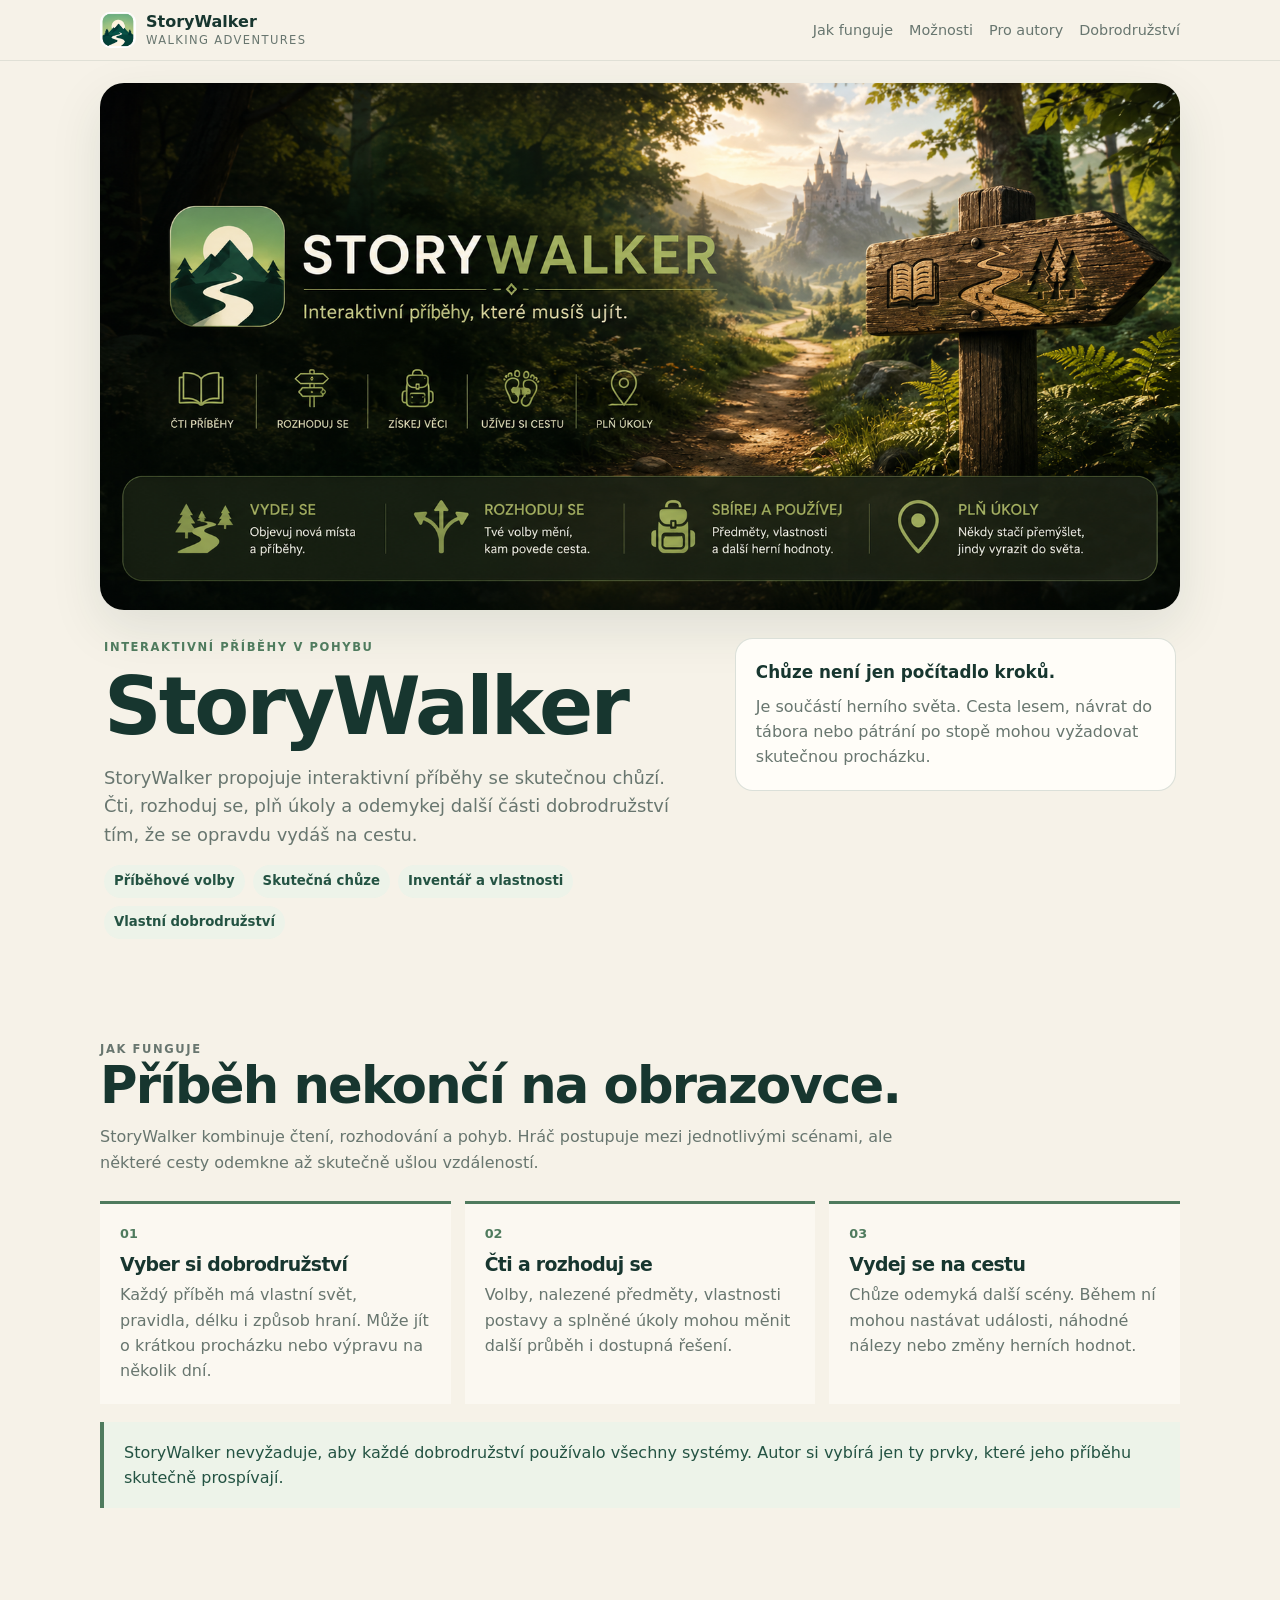
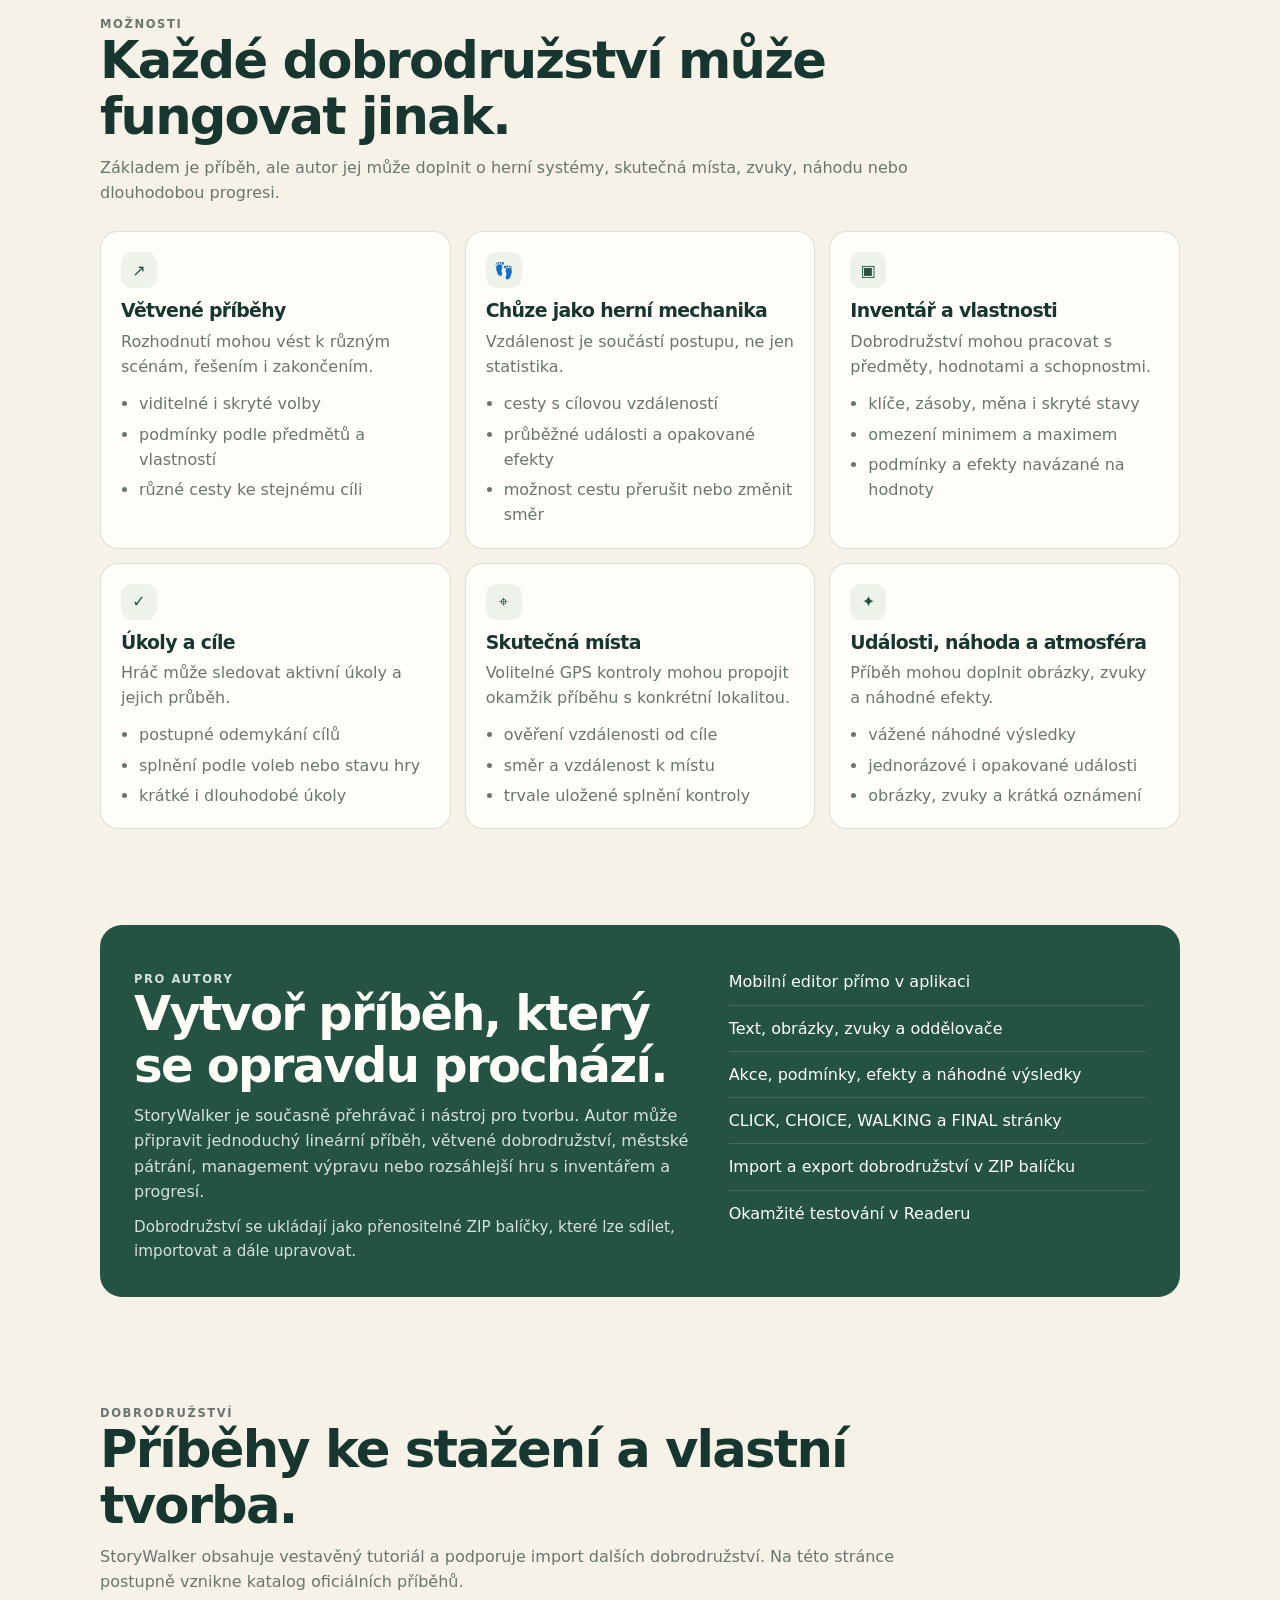
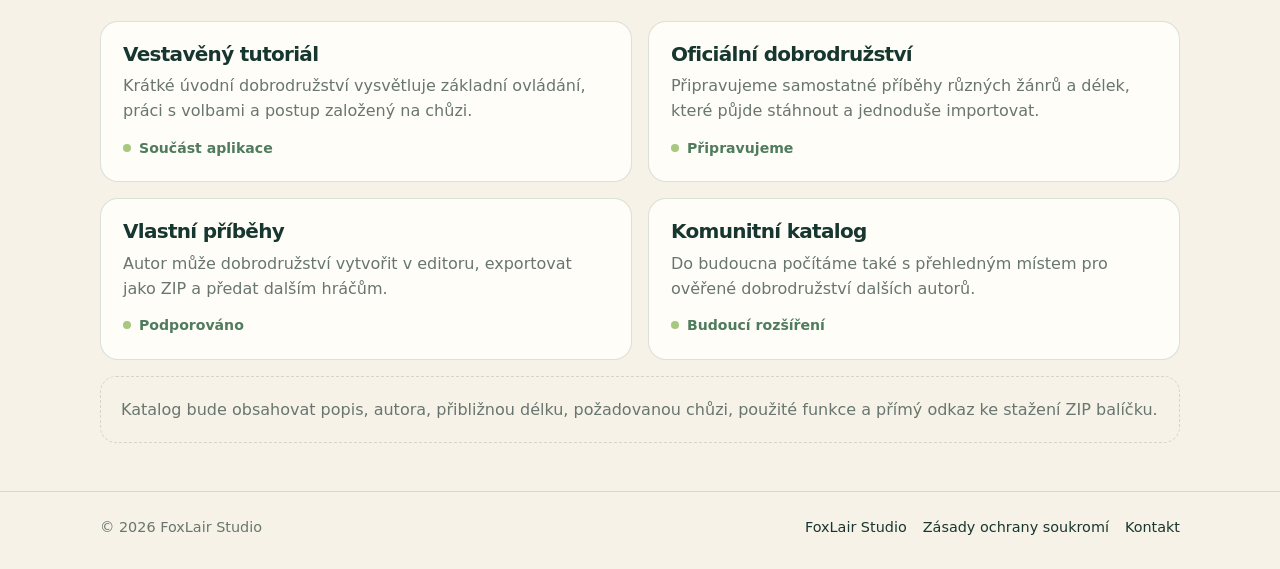
==== index.html @ d0a2ad6a "Add files via upload" ====
<!doctype html>
<html lang="cs">
<head>
  <meta charset="utf-8">
  <meta name="viewport" content="width=device-width, initial-scale=1">
  <title>StoryWalker – walking adventures</title>
  <meta name="description" content="StoryWalker propojuje interaktivní příběhy se skutečnou chůzí. Čti, rozhoduj se a odemykej další části dobrodružství tím, že se vydáš na cestu.">
  <meta name="theme-color" content="#173f35">
  <style>
    :root {
      --bg:#f6f2e8;
      --surface:#fffdf8;
      --surface-soft:#edf3e9;
      --text:#17362f;
      --muted:#68766f;
      --accent:#4f7b5e;
      --accent-strong:#245343;
      --accent-light:#a7c87f;
      --border:rgba(31,74,60,.16);
      --shadow:0 18px 52px rgba(20,58,47,.10);
    }

    * { box-sizing:border-box; }

    html { scroll-behavior:smooth; }

    body {
      margin:0;
      background:var(--bg);
      color:var(--text);
      font-family:Inter,ui-sans-serif,system-ui,-apple-system,BlinkMacSystemFont,"Segoe UI",sans-serif;
      line-height:1.58;
    }

    img { display:block; max-width:100%; }
    a { color:inherit; }

    .shell {
      width:min(1080px,calc(100% - 28px));
      margin:0 auto;
    }

    .topbar {
      position:sticky;
      top:0;
      z-index:10;
      border-bottom:1px solid rgba(31,74,60,.10);
      background:rgba(246,242,232,.94);
      backdrop-filter:blur(12px);
    }

    .topbar-inner {
      display:flex;
      align-items:center;
      justify-content:space-between;
      gap:20px;
      min-height:60px;
    }

    .brand {
      display:flex;
      align-items:center;
      gap:10px;
    }

    .brand img {
      width:36px;
      height:36px;
      border-radius:10px;
    }

    .brand-copy {
      display:flex;
      flex-direction:column;
      line-height:1.05;
    }

    .brand-copy strong {
      font-size:1rem;
    }

    .brand-copy span {
      margin-top:4px;
      color:var(--muted);
      font-size:.72rem;
      letter-spacing:.12em;
      text-transform:uppercase;
    }

    nav {
      display:flex;
      gap:16px;
      color:var(--muted);
      font-size:.9rem;
    }

    nav a {
      text-decoration:none;
    }

    nav a:hover {
      color:var(--text);
    }

    .hero {
      padding:22px 0 42px;
    }

    .hero-image {
      overflow:hidden;
      border-radius:24px;
      box-shadow:var(--shadow);
    }

    .hero-image img {
      width:100%;
      aspect-ratio:1024 / 500;
      object-fit:cover;
    }

    .hero-intro {
      display:grid;
      grid-template-columns:minmax(0,1.15fr) minmax(280px,.85fr);
      gap:34px;
      align-items:start;
      padding:28px 4px 0;
    }

    .eyebrow {
      margin:0 0 7px;
      color:var(--accent);
      font-size:.72rem;
      font-weight:800;
      letter-spacing:.14em;
      text-transform:uppercase;
    }

    h1,h2,h3 {
      line-height:1.08;
      letter-spacing:-.035em;
    }

    h1 {
      margin:0;
      font-size:clamp(2.8rem,7vw,5rem);
    }

    .hero-lead {
      margin:14px 0 0;
      max-width:720px;
      color:var(--muted);
      font-size:1.12rem;
    }

    .hero-summary {
      padding:20px;
      border:1px solid var(--border);
      border-radius:18px;
      background:var(--surface);
    }

    .hero-summary strong {
      display:block;
      margin-bottom:8px;
      font-size:1.05rem;
    }

    .hero-summary p {
      margin:0;
      color:var(--muted);
    }

    .hero-tags {
      display:flex;
      flex-wrap:wrap;
      gap:8px;
      margin-top:16px;
    }

    .hero-tags span {
      padding:6px 10px;
      border-radius:999px;
      background:var(--surface-soft);
      color:var(--accent-strong);
      font-size:.83rem;
      font-weight:650;
    }

    section {
      padding:48px 0;
    }

    .section-head {
      max-width:820px;
      margin-bottom:26px;
    }

    .section-head h2 {
      margin:0;
      font-size:clamp(2rem,5vw,3.2rem);
    }

    .section-head p {
      margin:11px 0 0;
      color:var(--muted);
    }

    .steps {
      display:grid;
      grid-template-columns:repeat(3,minmax(0,1fr));
      gap:14px;
      counter-reset:steps;
    }

    .step {
      counter-increment:steps;
      padding:20px;
      border-top:3px solid var(--accent);
      background:rgba(255,253,248,.58);
    }

    .step::before {
      content:"0" counter(steps);
      display:block;
      margin-bottom:10px;
      color:var(--accent);
      font-size:.8rem;
      font-weight:800;
    }

    .step h3,
    .feature h3 {
      margin:0;
      font-size:1.18rem;
    }

    .step p,
    .feature p {
      margin:8px 0 0;
      color:var(--muted);
    }

    .detail-note {
      margin-top:18px;
      padding:18px 20px;
      border-left:4px solid var(--accent);
      background:var(--surface-soft);
      color:var(--accent-strong);
    }

    .feature-grid {
      display:grid;
      grid-template-columns:repeat(3,minmax(0,1fr));
      gap:14px;
    }

    .feature {
      padding:20px;
      border:1px solid var(--border);
      border-radius:18px;
      background:var(--surface);
    }

    .feature-icon {
      display:grid;
      place-items:center;
      width:36px;
      height:36px;
      margin-bottom:12px;
      border-radius:11px;
      background:var(--surface-soft);
      color:var(--accent-strong);
    }

    .feature ul {
      margin:12px 0 0;
      padding-left:18px;
      color:var(--muted);
    }

    .feature li + li {
      margin-top:5px;
    }

    .author-box {
      display:grid;
      grid-template-columns:minmax(0,1.15fr) minmax(280px,.85fr);
      gap:30px;
      align-items:start;
      padding:34px;
      border-radius:22px;
      background:var(--accent-strong);
      color:#fffdf8;
    }

    .author-box h2 {
      margin:0;
      font-size:clamp(2rem,5vw,3rem);
    }

    .author-box p {
      margin:11px 0 0;
      color:rgba(255,255,255,.82);
    }

    .author-list {
      margin:0;
      padding:0;
      list-style:none;
    }

    .author-list li {
      padding:10px 0;
      border-bottom:1px solid rgba(255,255,255,.14);
    }

    .author-list li:last-child {
      border-bottom:0;
    }

    .author-extra {
      margin-top:18px;
      color:rgba(255,255,255,.76);
      font-size:.95rem;
    }

    .adventure-grid {
      display:grid;
      grid-template-columns:repeat(2,minmax(0,1fr));
      gap:16px;
    }

    .adventure-card {
      padding:22px;
      border:1px solid var(--border);
      border-radius:18px;
      background:var(--surface);
    }

    .adventure-card h3 {
      margin:0;
      font-size:1.25rem;
    }

    .adventure-card p {
      margin:8px 0 0;
      color:var(--muted);
    }

    .status {
      display:inline-flex;
      align-items:center;
      gap:8px;
      margin-top:13px;
      color:var(--accent);
      font-size:.88rem;
      font-weight:700;
    }

    .status::before {
      content:"";
      width:8px;
      height:8px;
      border-radius:50%;
      background:var(--accent-light);
    }

    .catalog-note {
      margin-top:16px;
      padding:20px;
      border:1px dashed var(--border);
      border-radius:16px;
      color:var(--muted);
    }

    footer {
      padding:24px 0 30px;
      border-top:1px solid var(--border);
      color:var(--muted);
      font-size:.9rem;
    }

    .footer-row {
      display:flex;
      justify-content:space-between;
      gap:18px;
      flex-wrap:wrap;
    }

    .footer-links {
      display:flex;
      gap:16px;
      flex-wrap:wrap;
    }

    .footer-links a {
      color:var(--text);
      text-decoration:none;
    }

    @media (max-width:820px) {
      nav { display:none; }

      .hero-intro,
      .author-box {
        grid-template-columns:1fr;
      }

      .steps,
      .feature-grid {
        grid-template-columns:1fr 1fr;
      }
    }

    @media (max-width:560px) {
      .shell {
        width:min(100% - 20px,1080px);
      }

      .topbar-inner {
        min-height:56px;
      }

      .hero {
        padding-top:12px;
      }

      .hero-image {
        border-radius:18px;
      }

      .hero-intro {
        padding-top:20px;
      }

      section {
        padding:36px 0;
      }

      .steps,
      .feature-grid,
      .adventure-grid {
        grid-template-columns:1fr;
      }

      .feature,
      .step,
      .adventure-card {
        padding:17px;
      }

      .author-box {
        padding:24px;
      }
    }
  </style>
</head>
<body>
  <header class="topbar">
    <div class="shell topbar-inner">
      <div class="brand" aria-label="StoryWalker">
        <img src="assets/storywalker-icon.png" alt="Ikona StoryWalkeru">
        <div class="brand-copy">
          <strong>StoryWalker</strong>
          <span>Walking adventures</span>
        </div>
      </div>

      <nav aria-label="Hlavní navigace">
        <a href="#jak-funguje">Jak funguje</a>
        <a href="#moznosti">Možnosti</a>
        <a href="#autori">Pro autory</a>
        <a href="#dobrodruzstvi">Dobrodružství</a>
      </nav>
    </div>
  </header>

  <main>
    <section class="hero">
      <div class="shell">
        <div class="hero-image">
          <img src="assets/storywalker-hero.png" alt="Lesní cesta vedoucí krajinou k hradu">
        </div>

        <div class="hero-intro">
          <div>
            <p class="eyebrow">Interaktivní příběhy v pohybu</p>
            <h1>StoryWalker</h1>
            <p class="hero-lead">
              StoryWalker propojuje interaktivní příběhy se skutečnou chůzí.
              Čti, rozhoduj se, plň úkoly a odemykej další části dobrodružství tím,
              že se opravdu vydáš na cestu.
            </p>
            <div class="hero-tags">
              <span>Příběhové volby</span>
              <span>Skutečná chůze</span>
              <span>Inventář a vlastnosti</span>
              <span>Vlastní dobrodružství</span>
            </div>
          </div>

          <aside class="hero-summary">
            <strong>Chůze není jen počítadlo kroků.</strong>
            <p>
              Je součástí herního světa. Cesta lesem, návrat do tábora nebo pátrání
              po stopě mohou vyžadovat skutečnou procházku.
            </p>
          </aside>
        </div>
      </div>
    </section>

    <section id="jak-funguje">
      <div class="shell">
        <div class="section-head">
          <p class="eyebrow">Jak funguje</p>
          <h2>Příběh nekončí na obrazovce.</h2>
          <p>
            StoryWalker kombinuje čtení, rozhodování a pohyb. Hráč postupuje mezi
            jednotlivými scénami, ale některé cesty odemkne až skutečně ušlou vzdáleností.
          </p>
        </div>

        <div class="steps">
          <article class="step">
            <h3>Vyber si dobrodružství</h3>
            <p>
              Každý příběh má vlastní svět, pravidla, délku i způsob hraní.
              Může jít o krátkou procházku nebo výpravu na několik dní.
            </p>
          </article>

          <article class="step">
            <h3>Čti a rozhoduj se</h3>
            <p>
              Volby, nalezené předměty, vlastnosti postavy a splněné úkoly mohou
              měnit další průběh i dostupná řešení.
            </p>
          </article>

          <article class="step">
            <h3>Vydej se na cestu</h3>
            <p>
              Chůze odemyká další scény. Během ní mohou nastávat události,
              náhodné nálezy nebo změny herních hodnot.
            </p>
          </article>
        </div>

        <div class="detail-note">
          StoryWalker nevyžaduje, aby každé dobrodružství používalo všechny systémy.
          Autor si vybírá jen ty prvky, které jeho příběhu skutečně prospívají.
        </div>
      </div>
    </section>

    <section id="moznosti">
      <div class="shell">
        <div class="section-head">
          <p class="eyebrow">Možnosti</p>
          <h2>Každé dobrodružství může fungovat jinak.</h2>
          <p>
            Základem je příběh, ale autor jej může doplnit o herní systémy,
            skutečná místa, zvuky, náhodu nebo dlouhodobou progresi.
          </p>
        </div>

        <div class="feature-grid">
          <article class="feature">
            <div class="feature-icon" aria-hidden="true">↗</div>
            <h3>Větvené příběhy</h3>
            <p>Rozhodnutí mohou vést k různým scénám, řešením i zakončením.</p>
            <ul>
              <li>viditelné i skryté volby</li>
              <li>podmínky podle předmětů a vlastností</li>
              <li>různé cesty ke stejnému cíli</li>
            </ul>
          </article>

          <article class="feature">
            <div class="feature-icon" aria-hidden="true">👣</div>
            <h3>Chůze jako herní mechanika</h3>
            <p>Vzdálenost je součástí postupu, ne jen statistika.</p>
            <ul>
              <li>cesty s cílovou vzdáleností</li>
              <li>průběžné události a opakované efekty</li>
              <li>možnost cestu přerušit nebo změnit směr</li>
            </ul>
          </article>

          <article class="feature">
            <div class="feature-icon" aria-hidden="true">▣</div>
            <h3>Inventář a vlastnosti</h3>
            <p>Dobrodružství mohou pracovat s předměty, hodnotami a schopnostmi.</p>
            <ul>
              <li>klíče, zásoby, měna i skryté stavy</li>
              <li>omezení minimem a maximem</li>
              <li>podmínky a efekty navázané na hodnoty</li>
            </ul>
          </article>

          <article class="feature">
            <div class="feature-icon" aria-hidden="true">✓</div>
            <h3>Úkoly a cíle</h3>
            <p>Hráč může sledovat aktivní úkoly a jejich průběh.</p>
            <ul>
              <li>postupné odemykání cílů</li>
              <li>splnění podle voleb nebo stavu hry</li>
              <li>krátké i dlouhodobé úkoly</li>
            </ul>
          </article>

          <article class="feature">
            <div class="feature-icon" aria-hidden="true">⌖</div>
            <h3>Skutečná místa</h3>
            <p>Volitelné GPS kontroly mohou propojit okamžik příběhu s konkrétní lokalitou.</p>
            <ul>
              <li>ověření vzdálenosti od cíle</li>
              <li>směr a vzdálenost k místu</li>
              <li>trvale uložené splnění kontroly</li>
            </ul>
          </article>

          <article class="feature">
            <div class="feature-icon" aria-hidden="true">✦</div>
            <h3>Události, náhoda a atmosféra</h3>
            <p>Příběh mohou doplnit obrázky, zvuky a náhodné efekty.</p>
            <ul>
              <li>vážené náhodné výsledky</li>
              <li>jednorázové i opakované události</li>
              <li>obrázky, zvuky a krátká oznámení</li>
            </ul>
          </article>
        </div>
      </div>
    </section>

    <section id="autori">
      <div class="shell">
        <div class="author-box">
          <div>
            <p class="eyebrow">Pro autory</p>
            <h2>Vytvoř příběh, který se opravdu prochází.</h2>
            <p>
              StoryWalker je současně přehrávač i nástroj pro tvorbu. Autor může připravit
              jednoduchý lineární příběh, větvené dobrodružství, městské pátrání,
              management výpravu nebo rozsáhlejší hru s inventářem a progresí.
            </p>
            <p class="author-extra">
              Dobrodružství se ukládají jako přenositelné ZIP balíčky, které lze sdílet,
              importovat a dále upravovat.
            </p>
          </div>

          <ul class="author-list">
            <li>Mobilní editor přímo v aplikaci</li>
            <li>Text, obrázky, zvuky a oddělovače</li>
            <li>Akce, podmínky, efekty a náhodné výsledky</li>
            <li>CLICK, CHOICE, WALKING a FINAL stránky</li>
            <li>Import a export dobrodružství v ZIP balíčku</li>
            <li>Okamžité testování v Readeru</li>
          </ul>
        </div>
      </div>
    </section>

    <section id="dobrodruzstvi">
      <div class="shell">
        <div class="section-head">
          <p class="eyebrow">Dobrodružství</p>
          <h2>Příběhy ke stažení a vlastní tvorba.</h2>
          <p>
            StoryWalker obsahuje vestavěný tutoriál a podporuje import dalších dobrodružství.
            Na této stránce postupně vznikne katalog oficiálních příběhů.
          </p>
        </div>

        <div class="adventure-grid">
          <article class="adventure-card">
            <h3>Vestavěný tutoriál</h3>
            <p>
              Krátké úvodní dobrodružství vysvětluje základní ovládání,
              práci s volbami a postup založený na chůzi.
            </p>
            <span class="status">Součást aplikace</span>
          </article>

          <article class="adventure-card">
            <h3>Oficiální dobrodružství</h3>
            <p>
              Připravujeme samostatné příběhy různých žánrů a délek,
              které půjde stáhnout a jednoduše importovat.
            </p>
            <span class="status">Připravujeme</span>
          </article>

          <article class="adventure-card">
            <h3>Vlastní příběhy</h3>
            <p>
              Autor může dobrodružství vytvořit v editoru, exportovat jako ZIP
              a předat dalším hráčům.
            </p>
            <span class="status">Podporováno</span>
          </article>

          <article class="adventure-card">
            <h3>Komunitní katalog</h3>
            <p>
              Do budoucna počítáme také s přehledným místem pro ověřené
              dobrodružství dalších autorů.
            </p>
            <span class="status">Budoucí rozšíření</span>
          </article>
        </div>

        <div class="catalog-note">
          Katalog bude obsahovat popis, autora, přibližnou délku, požadovanou chůzi,
          použité funkce a přímý odkaz ke stažení ZIP balíčku.
        </div>
      </div>
    </section>
  </main>

  <footer>
    <div class="shell footer-row">
      <div>© 2026 FoxLair Studio</div>
      <div class="footer-links">
        <a href="https://foxlairstudio.com/">FoxLair Studio</a>
        <a href="privacy.html">Zásady ochrany soukromí</a>
        <a href="mailto:foxlair.apps@gmail.com">Kontakt</a>
      </div>
    </div>
  </footer>
</body>
</html>
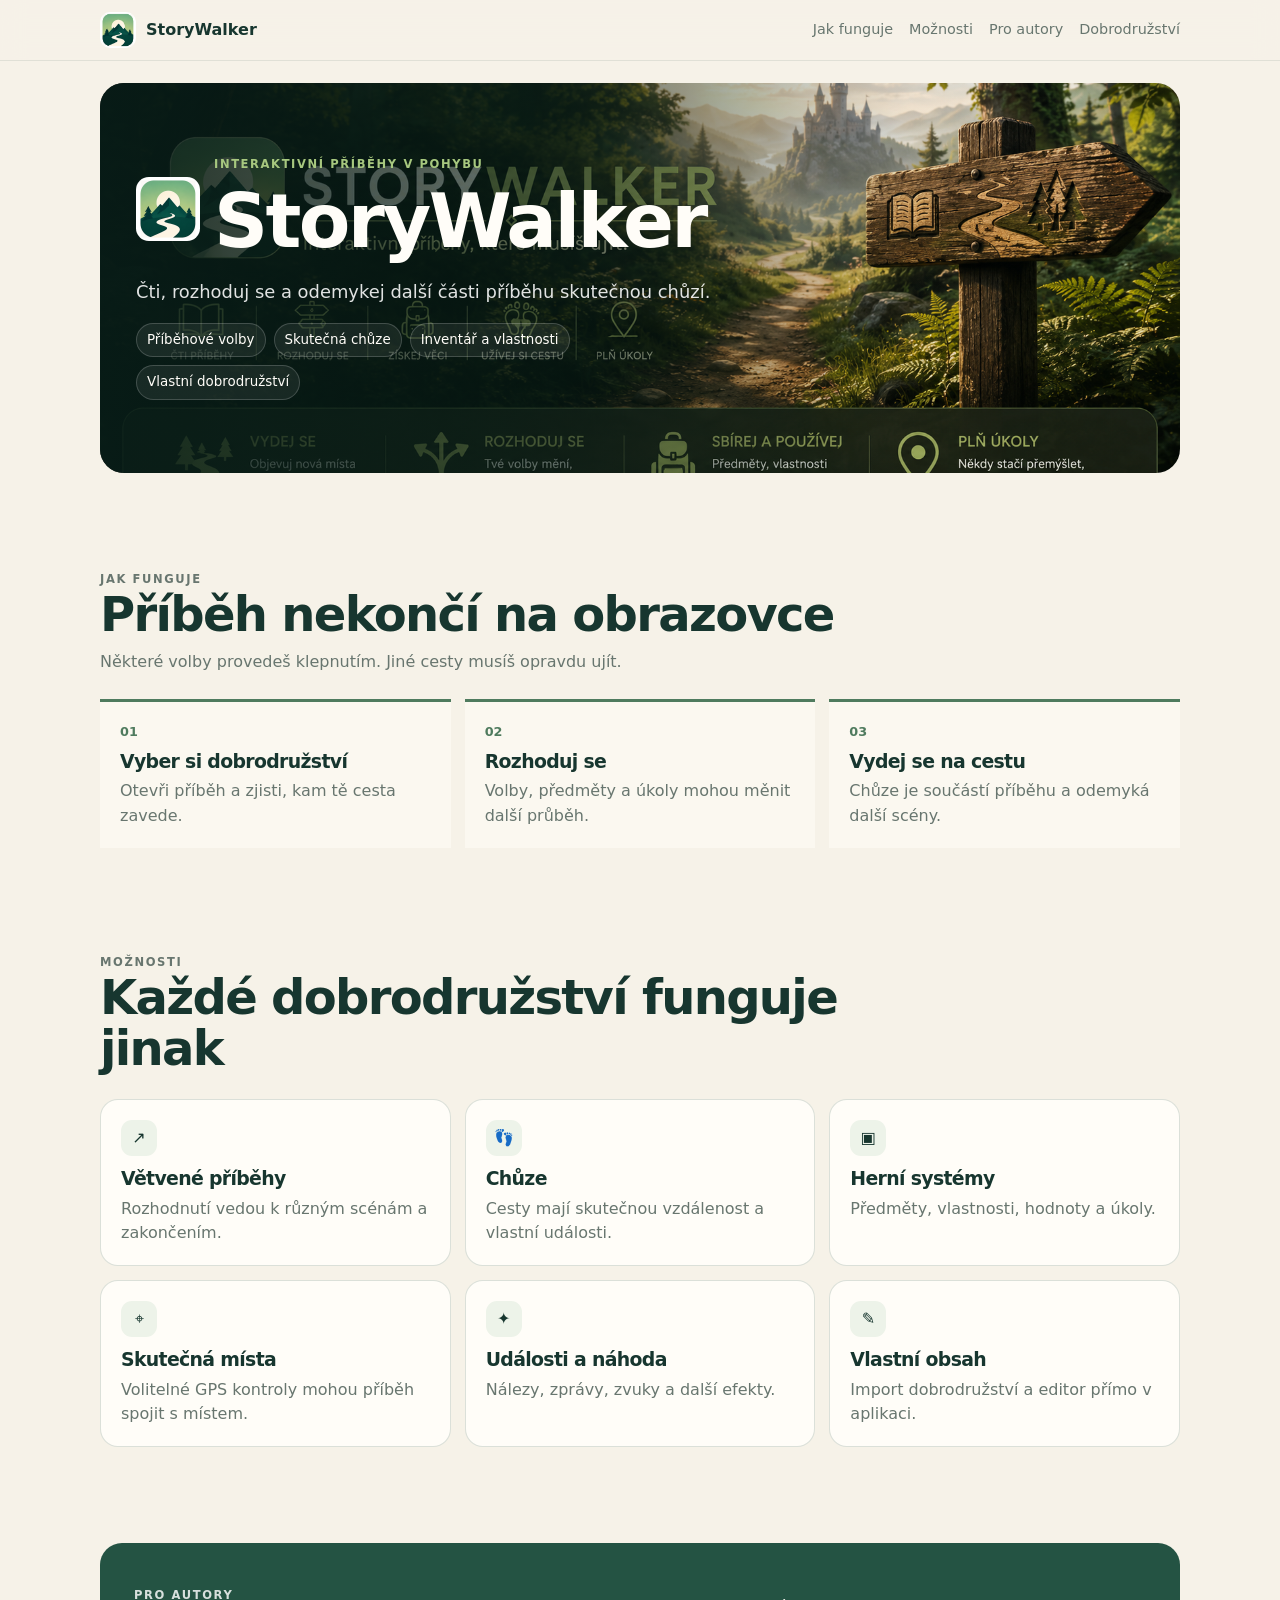
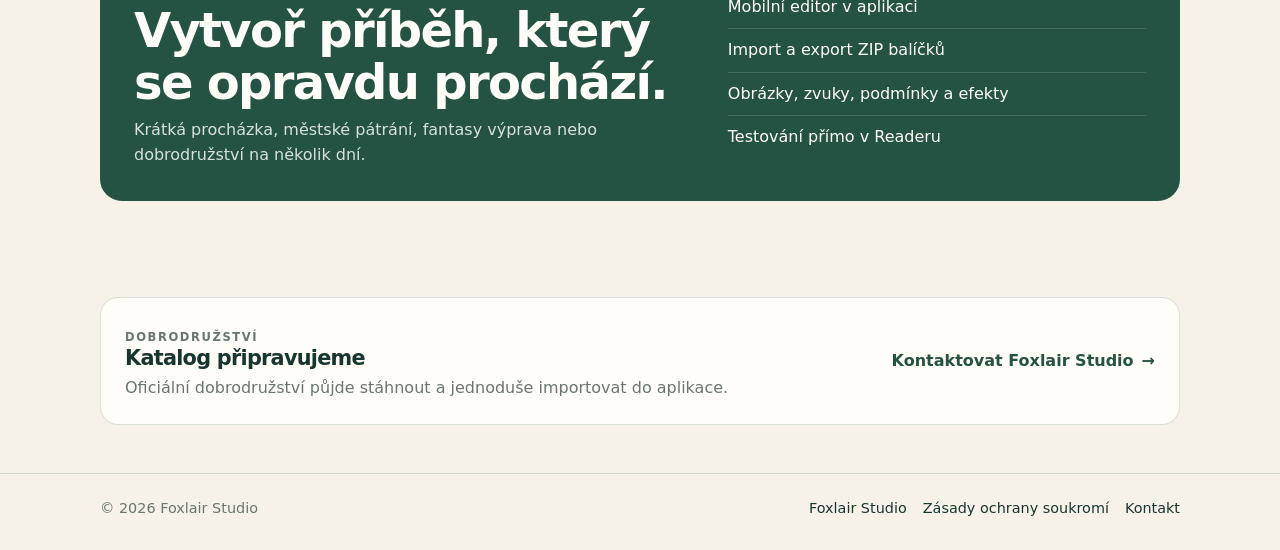
==== commit fe484253: "Add files via upload" ====
--- a/index.html
+++ b/index.html
@@ -3,634 +3,118 @@
 <head>
   <meta charset="utf-8">
   <meta name="viewport" content="width=device-width, initial-scale=1">
-  <title>StoryWalker – walking adventures</title>
-  <meta name="description" content="StoryWalker propojuje interaktivní příběhy se skutečnou chůzí. Čti, rozhoduj se a odemykej další části dobrodružství tím, že se vydáš na cestu.">
+  <title>StoryWalker – příběhy, které musíš ujít</title>
+  <meta name="description" content="StoryWalker propojuje interaktivní příběhy se skutečnou chůzí.">
   <meta name="theme-color" content="#173f35">
   <style>
-    :root {
-      --bg:#f6f2e8;
-      --surface:#fffdf8;
-      --surface-soft:#edf3e9;
-      --text:#17362f;
-      --muted:#68766f;
-      --accent:#4f7b5e;
-      --accent-strong:#245343;
-      --accent-light:#a7c87f;
-      --border:rgba(31,74,60,.16);
-      --shadow:0 18px 52px rgba(20,58,47,.10);
+    :root{
+      --bg:#f6f2e8;--surface:#fffdf8;--surface-soft:#edf3e9;--text:#17362f;
+      --muted:#68766f;--accent:#4f7b5e;--accent-strong:#245343;--border:rgba(31,74,60,.16)
     }
-
-    * { box-sizing:border-box; }
-
-    html { scroll-behavior:smooth; }
-
-    body {
-      margin:0;
-      background:var(--bg);
-      color:var(--text);
-      font-family:Inter,ui-sans-serif,system-ui,-apple-system,BlinkMacSystemFont,"Segoe UI",sans-serif;
-      line-height:1.58;
+    *{box-sizing:border-box}
+    html{scroll-behavior:smooth}
+    body{margin:0;background:var(--bg);color:var(--text);font-family:Inter,ui-sans-serif,system-ui,-apple-system,BlinkMacSystemFont,"Segoe UI",sans-serif;line-height:1.52}
+    img{display:block;max-width:100%}a{color:inherit}
+    .shell{width:min(1080px,calc(100% - 28px));margin:0 auto}
+    .topbar{position:sticky;top:0;z-index:10;border-bottom:1px solid rgba(31,74,60,.1);background:rgba(246,242,232,.93);backdrop-filter:blur(12px)}
+    .topbar-inner{display:flex;align-items:center;justify-content:space-between;gap:20px;min-height:60px}
+    .brand{display:flex;align-items:center;gap:10px;text-decoration:none}.brand img{width:36px;height:36px;border-radius:10px}
+    nav{display:flex;gap:16px;color:var(--muted);font-size:.9rem}nav a{text-decoration:none}
+    .hero{padding:22px 0 40px}
+    .hero-card{position:relative;overflow:hidden;min-height:390px;border-radius:24px;background:#173f35}
+    .hero-card>img{width:100%;height:390px;object-fit:cover}
+    .hero-overlay{position:absolute;inset:0;background:linear-gradient(90deg,rgba(8,29,24,.9),rgba(8,29,24,.58) 45%,rgba(8,29,24,.05) 75%)}
+    .hero-content{position:absolute;inset:0;display:flex;align-items:center;padding:36px;color:#fffdf8}
+    .hero-copy{max-width:590px}
+    .hero-logo-row{display:flex;align-items:center;gap:14px;margin-bottom:16px}.hero-logo-row img{width:64px;border-radius:20%}
+    .eyebrow{margin:0 0 7px;color:#a7c87f;font-size:.72rem;font-weight:800;letter-spacing:.14em;text-transform:uppercase}
+    h1,h2,h3{line-height:1.08;letter-spacing:-.035em}
+    h1{margin:0;font-size:clamp(2.5rem,7vw,4.7rem)}
+    .hero-lead{margin:14px 0 0;color:rgba(255,255,255,.88);font-size:1.12rem}
+    .hero-points{display:flex;flex-wrap:wrap;gap:8px;margin-top:18px}.hero-points span{padding:6px 10px;border:1px solid rgba(255,255,255,.18);border-radius:999px;background:rgba(255,255,255,.07);font-size:.84rem}
+    section{padding:48px 0}
+    .section-head{max-width:740px;margin-bottom:24px}.section-head h2{margin:0;font-size:clamp(1.9rem,5vw,3rem)}.section-head p{margin:10px 0 0;color:var(--muted)}
+    .steps,.feature-grid{display:grid;gap:14px}
+    .steps{grid-template-columns:repeat(3,minmax(0,1fr));counter-reset:steps}
+    .step{counter-increment:steps;padding:20px;border-top:3px solid var(--accent);background:rgba(255,253,248,.55)}
+    .step::before{content:"0" counter(steps);display:block;margin-bottom:10px;color:var(--accent);font-weight:800;font-size:.8rem}
+    .step h3,.feature h3{margin:0;font-size:1.18rem}.step p,.feature p{margin:8px 0 0;color:var(--muted)}
+    .feature-grid{grid-template-columns:repeat(3,minmax(0,1fr))}
+    .feature{padding:20px;border:1px solid var(--border);border-radius:18px;background:var(--surface)}
+    .feature-icon{display:grid;place-items:center;width:36px;height:36px;margin-bottom:12px;border-radius:11px;background:var(--surface-soft)}
+    .author-box{display:grid;grid-template-columns:1.15fr .85fr;gap:28px;align-items:center;padding:34px;border-radius:22px;background:var(--accent-strong);color:#fffdf8}
+    .author-box h2{margin:0;font-size:clamp(1.9rem,5vw,3rem)}.author-box p{margin:10px 0 0;color:rgba(255,255,255,.82)}
+    .author-list{margin:0;padding:0;list-style:none}.author-list li{padding:9px 0;border-bottom:1px solid rgba(255,255,255,.14)}.author-list li:last-child{border-bottom:0}
+    .catalog{display:grid;grid-template-columns:1fr auto;gap:20px;align-items:center;padding:24px;border:1px solid var(--border);border-radius:18px;background:var(--surface)}
+    .catalog h3{margin:0;font-size:1.3rem}.catalog p{margin:7px 0 0;color:var(--muted)}
+    .soft-link{display:inline-flex;gap:8px;color:var(--accent-strong);font-weight:760;text-decoration:none;white-space:nowrap}.soft-link::after{content:"→"}
+    footer{padding:24px 0 30px;border-top:1px solid var(--border);color:var(--muted);font-size:.9rem}
+    .footer-row{display:flex;justify-content:space-between;gap:18px;flex-wrap:wrap}.footer-links{display:flex;gap:16px;flex-wrap:wrap}.footer-links a{text-decoration:none;color:var(--text)}
+    @media(max-width:820px){
+      nav{display:none}.hero-card,.hero-card>img{min-height:500px}.hero-card>img{height:500px}
+      .hero-overlay{background:linear-gradient(0deg,rgba(8,29,24,.93),rgba(8,29,24,.55) 62%,rgba(8,29,24,.12))}
+      .hero-content{align-items:flex-end}
+      .steps,.feature-grid{grid-template-columns:1fr 1fr}
+      .author-box{grid-template-columns:1fr}
     }
-
-    img { display:block; max-width:100%; }
-    a { color:inherit; }
-
-    .shell {
-      width:min(1080px,calc(100% - 28px));
-      margin:0 auto;
-    }
-
-    .topbar {
-      position:sticky;
-      top:0;
-      z-index:10;
-      border-bottom:1px solid rgba(31,74,60,.10);
-      background:rgba(246,242,232,.94);
-      backdrop-filter:blur(12px);
-    }
-
-    .topbar-inner {
-      display:flex;
-      align-items:center;
-      justify-content:space-between;
-      gap:20px;
-      min-height:60px;
-    }
-
-    .brand {
-      display:flex;
-      align-items:center;
-      gap:10px;
-    }
-
-    .brand img {
-      width:36px;
-      height:36px;
-      border-radius:10px;
-    }
-
-    .brand-copy {
-      display:flex;
-      flex-direction:column;
-      line-height:1.05;
-    }
-
-    .brand-copy strong {
-      font-size:1rem;
-    }
-
-    .brand-copy span {
-      margin-top:4px;
-      color:var(--muted);
-      font-size:.72rem;
-      letter-spacing:.12em;
-      text-transform:uppercase;
-    }
-
-    nav {
-      display:flex;
-      gap:16px;
-      color:var(--muted);
-      font-size:.9rem;
-    }
-
-    nav a {
-      text-decoration:none;
-    }
-
-    nav a:hover {
-      color:var(--text);
-    }
-
-    .hero {
-      padding:22px 0 42px;
-    }
-
-    .hero-image {
-      overflow:hidden;
-      border-radius:24px;
-      box-shadow:var(--shadow);
-    }
-
-    .hero-image img {
-      width:100%;
-      aspect-ratio:1024 / 500;
-      object-fit:cover;
-    }
-
-    .hero-intro {
-      display:grid;
-      grid-template-columns:minmax(0,1.15fr) minmax(280px,.85fr);
-      gap:34px;
-      align-items:start;
-      padding:28px 4px 0;
-    }
-
-    .eyebrow {
-      margin:0 0 7px;
-      color:var(--accent);
-      font-size:.72rem;
-      font-weight:800;
-      letter-spacing:.14em;
-      text-transform:uppercase;
-    }
-
-    h1,h2,h3 {
-      line-height:1.08;
-      letter-spacing:-.035em;
-    }
-
-    h1 {
-      margin:0;
-      font-size:clamp(2.8rem,7vw,5rem);
-    }
-
-    .hero-lead {
-      margin:14px 0 0;
-      max-width:720px;
-      color:var(--muted);
-      font-size:1.12rem;
-    }
-
-    .hero-summary {
-      padding:20px;
-      border:1px solid var(--border);
-      border-radius:18px;
-      background:var(--surface);
-    }
-
-    .hero-summary strong {
-      display:block;
-      margin-bottom:8px;
-      font-size:1.05rem;
-    }
-
-    .hero-summary p {
-      margin:0;
-      color:var(--muted);
-    }
-
-    .hero-tags {
-      display:flex;
-      flex-wrap:wrap;
-      gap:8px;
-      margin-top:16px;
-    }
-
-    .hero-tags span {
-      padding:6px 10px;
-      border-radius:999px;
-      background:var(--surface-soft);
-      color:var(--accent-strong);
-      font-size:.83rem;
-      font-weight:650;
-    }
-
-    section {
-      padding:48px 0;
-    }
-
-    .section-head {
-      max-width:820px;
-      margin-bottom:26px;
-    }
-
-    .section-head h2 {
-      margin:0;
-      font-size:clamp(2rem,5vw,3.2rem);
-    }
-
-    .section-head p {
-      margin:11px 0 0;
-      color:var(--muted);
-    }
-
-    .steps {
-      display:grid;
-      grid-template-columns:repeat(3,minmax(0,1fr));
-      gap:14px;
-      counter-reset:steps;
-    }
-
-    .step {
-      counter-increment:steps;
-      padding:20px;
-      border-top:3px solid var(--accent);
-      background:rgba(255,253,248,.58);
-    }
-
-    .step::before {
-      content:"0" counter(steps);
-      display:block;
-      margin-bottom:10px;
-      color:var(--accent);
-      font-size:.8rem;
-      font-weight:800;
-    }
-
-    .step h3,
-    .feature h3 {
-      margin:0;
-      font-size:1.18rem;
-    }
-
-    .step p,
-    .feature p {
-      margin:8px 0 0;
-      color:var(--muted);
-    }
-
-    .detail-note {
-      margin-top:18px;
-      padding:18px 20px;
-      border-left:4px solid var(--accent);
-      background:var(--surface-soft);
-      color:var(--accent-strong);
-    }
-
-    .feature-grid {
-      display:grid;
-      grid-template-columns:repeat(3,minmax(0,1fr));
-      gap:14px;
-    }
-
-    .feature {
-      padding:20px;
-      border:1px solid var(--border);
-      border-radius:18px;
-      background:var(--surface);
-    }
-
-    .feature-icon {
-      display:grid;
-      place-items:center;
-      width:36px;
-      height:36px;
-      margin-bottom:12px;
-      border-radius:11px;
-      background:var(--surface-soft);
-      color:var(--accent-strong);
-    }
-
-    .feature ul {
-      margin:12px 0 0;
-      padding-left:18px;
-      color:var(--muted);
-    }
-
-    .feature li + li {
-      margin-top:5px;
-    }
-
-    .author-box {
-      display:grid;
-      grid-template-columns:minmax(0,1.15fr) minmax(280px,.85fr);
-      gap:30px;
-      align-items:start;
-      padding:34px;
-      border-radius:22px;
-      background:var(--accent-strong);
-      color:#fffdf8;
-    }
-
-    .author-box h2 {
-      margin:0;
-      font-size:clamp(2rem,5vw,3rem);
-    }
-
-    .author-box p {
-      margin:11px 0 0;
-      color:rgba(255,255,255,.82);
-    }
-
-    .author-list {
-      margin:0;
-      padding:0;
-      list-style:none;
-    }
-
-    .author-list li {
-      padding:10px 0;
-      border-bottom:1px solid rgba(255,255,255,.14);
-    }
-
-    .author-list li:last-child {
-      border-bottom:0;
-    }
-
-    .author-extra {
-      margin-top:18px;
-      color:rgba(255,255,255,.76);
-      font-size:.95rem;
-    }
-
-    .adventure-grid {
-      display:grid;
-      grid-template-columns:repeat(2,minmax(0,1fr));
-      gap:16px;
-    }
-
-    .adventure-card {
-      padding:22px;
-      border:1px solid var(--border);
-      border-radius:18px;
-      background:var(--surface);
-    }
-
-    .adventure-card h3 {
-      margin:0;
-      font-size:1.25rem;
-    }
-
-    .adventure-card p {
-      margin:8px 0 0;
-      color:var(--muted);
-    }
-
-    .status {
-      display:inline-flex;
-      align-items:center;
-      gap:8px;
-      margin-top:13px;
-      color:var(--accent);
-      font-size:.88rem;
-      font-weight:700;
-    }
-
-    .status::before {
-      content:"";
-      width:8px;
-      height:8px;
-      border-radius:50%;
-      background:var(--accent-light);
-    }
-
-    .catalog-note {
-      margin-top:16px;
-      padding:20px;
-      border:1px dashed var(--border);
-      border-radius:16px;
-      color:var(--muted);
-    }
-
-    footer {
-      padding:24px 0 30px;
-      border-top:1px solid var(--border);
-      color:var(--muted);
-      font-size:.9rem;
-    }
-
-    .footer-row {
-      display:flex;
-      justify-content:space-between;
-      gap:18px;
-      flex-wrap:wrap;
-    }
-
-    .footer-links {
-      display:flex;
-      gap:16px;
-      flex-wrap:wrap;
-    }
-
-    .footer-links a {
-      color:var(--text);
-      text-decoration:none;
-    }
-
-    @media (max-width:820px) {
-      nav { display:none; }
-
-      .hero-intro,
-      .author-box {
-        grid-template-columns:1fr;
-      }
-
-      .steps,
-      .feature-grid {
-        grid-template-columns:1fr 1fr;
-      }
-    }
-
-    @media (max-width:560px) {
-      .shell {
-        width:min(100% - 20px,1080px);
-      }
-
-      .topbar-inner {
-        min-height:56px;
-      }
-
-      .hero {
-        padding-top:12px;
-      }
-
-      .hero-image {
-        border-radius:18px;
-      }
-
-      .hero-intro {
-        padding-top:20px;
-      }
-
-      section {
-        padding:36px 0;
-      }
-
-      .steps,
-      .feature-grid,
-      .adventure-grid {
-        grid-template-columns:1fr;
-      }
-
-      .feature,
-      .step,
-      .adventure-card {
-        padding:17px;
-      }
-
-      .author-box {
-        padding:24px;
-      }
+    @media(max-width:560px){
+      .shell{width:min(100% - 20px,1080px)}.topbar-inner{min-height:56px}.hero{padding-top:12px}
+      .hero-card,.hero-card>img{min-height:520px;border-radius:18px}.hero-card>img{height:520px}
+      .hero-content{padding:20px}.hero-logo-row img{width:54px}
+      section{padding:36px 0}.steps,.feature-grid{grid-template-columns:1fr}
+      .feature,.step{padding:17px}.author-box{padding:24px}.catalog{grid-template-columns:1fr;padding:20px}
     }
   </style>
 </head>
 <body>
   <header class="topbar">
     <div class="shell topbar-inner">
-      <div class="brand" aria-label="StoryWalker">
-        <img src="assets/storywalker-icon.png" alt="Ikona StoryWalkeru">
-        <div class="brand-copy">
-          <strong>StoryWalker</strong>
-          <span>Walking adventures</span>
-        </div>
-      </div>
-
-      <nav aria-label="Hlavní navigace">
-        <a href="#jak-funguje">Jak funguje</a>
-        <a href="#moznosti">Možnosti</a>
-        <a href="#autori">Pro autory</a>
-        <a href="#dobrodruzstvi">Dobrodružství</a>
-      </nav>
+      <a class="brand" href="/"><img src="assets/storywalker-icon.png" alt=""><strong>StoryWalker</strong></a>
+      <nav><a href="#jak-funguje">Jak funguje</a><a href="#moznosti">Možnosti</a><a href="#autori">Pro autory</a><a href="#dobrodruzstvi">Dobrodružství</a></nav>
     </div>
   </header>
 
   <main>
     <section class="hero">
       <div class="shell">
-        <div class="hero-image">
+        <div class="hero-card">
           <img src="assets/storywalker-hero.png" alt="Lesní cesta vedoucí krajinou k hradu">
-        </div>
-
-        <div class="hero-intro">
-          <div>
-            <p class="eyebrow">Interaktivní příběhy v pohybu</p>
-            <h1>StoryWalker</h1>
-            <p class="hero-lead">
-              StoryWalker propojuje interaktivní příběhy se skutečnou chůzí.
-              Čti, rozhoduj se, plň úkoly a odemykej další části dobrodružství tím,
-              že se opravdu vydáš na cestu.
-            </p>
-            <div class="hero-tags">
-              <span>Příběhové volby</span>
-              <span>Skutečná chůze</span>
-              <span>Inventář a vlastnosti</span>
-              <span>Vlastní dobrodružství</span>
+          <div class="hero-overlay"></div>
+          <div class="hero-content">
+            <div class="hero-copy">
+              <div class="hero-logo-row">
+                <img src="assets/storywalker-icon.png" alt="Ikona StoryWalkeru">
+                <div><p class="eyebrow">Interaktivní příběhy v pohybu</p><h1>StoryWalker</h1></div>
+              </div>
+              <p class="hero-lead">Čti, rozhoduj se a odemykej další části příběhu skutečnou chůzí.</p>
+              <div class="hero-points"><span>Příběhové volby</span><span>Skutečná chůze</span><span>Inventář a vlastnosti</span><span>Vlastní dobrodružství</span></div>
             </div>
           </div>
-
-          <aside class="hero-summary">
-            <strong>Chůze není jen počítadlo kroků.</strong>
-            <p>
-              Je součástí herního světa. Cesta lesem, návrat do tábora nebo pátrání
-              po stopě mohou vyžadovat skutečnou procházku.
-            </p>
-          </aside>
         </div>
       </div>
     </section>
 
     <section id="jak-funguje">
       <div class="shell">
-        <div class="section-head">
-          <p class="eyebrow">Jak funguje</p>
-          <h2>Příběh nekončí na obrazovce.</h2>
-          <p>
-            StoryWalker kombinuje čtení, rozhodování a pohyb. Hráč postupuje mezi
-            jednotlivými scénami, ale některé cesty odemkne až skutečně ušlou vzdáleností.
-          </p>
-        </div>
-
+        <div class="section-head"><p class="eyebrow">Jak funguje</p><h2>Příběh nekončí na obrazovce</h2><p>Některé volby provedeš klepnutím. Jiné cesty musíš opravdu ujít.</p></div>
         <div class="steps">
-          <article class="step">
-            <h3>Vyber si dobrodružství</h3>
-            <p>
-              Každý příběh má vlastní svět, pravidla, délku i způsob hraní.
-              Může jít o krátkou procházku nebo výpravu na několik dní.
-            </p>
-          </article>
-
-          <article class="step">
-            <h3>Čti a rozhoduj se</h3>
-            <p>
-              Volby, nalezené předměty, vlastnosti postavy a splněné úkoly mohou
-              měnit další průběh i dostupná řešení.
-            </p>
-          </article>
-
-          <article class="step">
-            <h3>Vydej se na cestu</h3>
-            <p>
-              Chůze odemyká další scény. Během ní mohou nastávat události,
-              náhodné nálezy nebo změny herních hodnot.
-            </p>
-          </article>
-        </div>
-
-        <div class="detail-note">
-          StoryWalker nevyžaduje, aby každé dobrodružství používalo všechny systémy.
-          Autor si vybírá jen ty prvky, které jeho příběhu skutečně prospívají.
+          <article class="step"><h3>Vyber si dobrodružství</h3><p>Otevři příběh a zjisti, kam tě cesta zavede.</p></article>
+          <article class="step"><h3>Rozhoduj se</h3><p>Volby, předměty a úkoly mohou měnit další průběh.</p></article>
+          <article class="step"><h3>Vydej se na cestu</h3><p>Chůze je součástí příběhu a odemyká další scény.</p></article>
         </div>
       </div>
     </section>
 
     <section id="moznosti">
       <div class="shell">
-        <div class="section-head">
-          <p class="eyebrow">Možnosti</p>
-          <h2>Každé dobrodružství může fungovat jinak.</h2>
-          <p>
-            Základem je příběh, ale autor jej může doplnit o herní systémy,
-            skutečná místa, zvuky, náhodu nebo dlouhodobou progresi.
-          </p>
-        </div>
-
+        <div class="section-head"><p class="eyebrow">Možnosti</p><h2>Každé dobrodružství funguje jinak</h2></div>
         <div class="feature-grid">
-          <article class="feature">
-            <div class="feature-icon" aria-hidden="true">↗</div>
-            <h3>Větvené příběhy</h3>
-            <p>Rozhodnutí mohou vést k různým scénám, řešením i zakončením.</p>
-            <ul>
-              <li>viditelné i skryté volby</li>
-              <li>podmínky podle předmětů a vlastností</li>
-              <li>různé cesty ke stejnému cíli</li>
-            </ul>
-          </article>
-
-          <article class="feature">
-            <div class="feature-icon" aria-hidden="true">👣</div>
-            <h3>Chůze jako herní mechanika</h3>
-            <p>Vzdálenost je součástí postupu, ne jen statistika.</p>
-            <ul>
-              <li>cesty s cílovou vzdáleností</li>
-              <li>průběžné události a opakované efekty</li>
-              <li>možnost cestu přerušit nebo změnit směr</li>
-            </ul>
-          </article>
-
-          <article class="feature">
-            <div class="feature-icon" aria-hidden="true">▣</div>
-            <h3>Inventář a vlastnosti</h3>
-            <p>Dobrodružství mohou pracovat s předměty, hodnotami a schopnostmi.</p>
-            <ul>
-              <li>klíče, zásoby, měna i skryté stavy</li>
-              <li>omezení minimem a maximem</li>
-              <li>podmínky a efekty navázané na hodnoty</li>
-            </ul>
-          </article>
-
-          <article class="feature">
-            <div class="feature-icon" aria-hidden="true">✓</div>
-            <h3>Úkoly a cíle</h3>
-            <p>Hráč může sledovat aktivní úkoly a jejich průběh.</p>
-            <ul>
-              <li>postupné odemykání cílů</li>
-              <li>splnění podle voleb nebo stavu hry</li>
-              <li>krátké i dlouhodobé úkoly</li>
-            </ul>
-          </article>
-
-          <article class="feature">
-            <div class="feature-icon" aria-hidden="true">⌖</div>
-            <h3>Skutečná místa</h3>
-            <p>Volitelné GPS kontroly mohou propojit okamžik příběhu s konkrétní lokalitou.</p>
-            <ul>
-              <li>ověření vzdálenosti od cíle</li>
-              <li>směr a vzdálenost k místu</li>
-              <li>trvale uložené splnění kontroly</li>
-            </ul>
-          </article>
-
-          <article class="feature">
-            <div class="feature-icon" aria-hidden="true">✦</div>
-            <h3>Události, náhoda a atmosféra</h3>
-            <p>Příběh mohou doplnit obrázky, zvuky a náhodné efekty.</p>
-            <ul>
-              <li>vážené náhodné výsledky</li>
-              <li>jednorázové i opakované události</li>
-              <li>obrázky, zvuky a krátká oznámení</li>
-            </ul>
-          </article>
+          <article class="feature"><div class="feature-icon">↗</div><h3>Větvené příběhy</h3><p>Rozhodnutí vedou k různým scénám a zakončením.</p></article>
+          <article class="feature"><div class="feature-icon">👣</div><h3>Chůze</h3><p>Cesty mají skutečnou vzdálenost a vlastní události.</p></article>
+          <article class="feature"><div class="feature-icon">▣</div><h3>Herní systémy</h3><p>Předměty, vlastnosti, hodnoty a úkoly.</p></article>
+          <article class="feature"><div class="feature-icon">⌖</div><h3>Skutečná místa</h3><p>Volitelné GPS kontroly mohou příběh spojit s místem.</p></article>
+          <article class="feature"><div class="feature-icon">✦</div><h3>Události a náhoda</h3><p>Nálezy, zprávy, zvuky a další efekty.</p></article>
+          <article class="feature"><div class="feature-icon">✎</div><h3>Vlastní obsah</h3><p>Import dobrodružství a editor přímo v aplikaci.</p></article>
         </div>
       </div>
     </section>
@@ -638,84 +122,17 @@
     <section id="autori">
       <div class="shell">
         <div class="author-box">
-          <div>
-            <p class="eyebrow">Pro autory</p>
-            <h2>Vytvoř příběh, který se opravdu prochází.</h2>
-            <p>
-              StoryWalker je současně přehrávač i nástroj pro tvorbu. Autor může připravit
-              jednoduchý lineární příběh, větvené dobrodružství, městské pátrání,
-              management výpravu nebo rozsáhlejší hru s inventářem a progresí.
-            </p>
-            <p class="author-extra">
-              Dobrodružství se ukládají jako přenositelné ZIP balíčky, které lze sdílet,
-              importovat a dále upravovat.
-            </p>
-          </div>
-
-          <ul class="author-list">
-            <li>Mobilní editor přímo v aplikaci</li>
-            <li>Text, obrázky, zvuky a oddělovače</li>
-            <li>Akce, podmínky, efekty a náhodné výsledky</li>
-            <li>CLICK, CHOICE, WALKING a FINAL stránky</li>
-            <li>Import a export dobrodružství v ZIP balíčku</li>
-            <li>Okamžité testování v Readeru</li>
-          </ul>
+          <div><p class="eyebrow">Pro autory</p><h2>Vytvoř příběh, který se opravdu prochází.</h2><p>Krátká procházka, městské pátrání, fantasy výprava nebo dobrodružství na několik dní.</p></div>
+          <ul class="author-list"><li>Mobilní editor v aplikaci</li><li>Import a export ZIP balíčků</li><li>Obrázky, zvuky, podmínky a efekty</li><li>Testování přímo v Readeru</li></ul>
         </div>
       </div>
     </section>
 
     <section id="dobrodruzstvi">
       <div class="shell">
-        <div class="section-head">
-          <p class="eyebrow">Dobrodružství</p>
-          <h2>Příběhy ke stažení a vlastní tvorba.</h2>
-          <p>
-            StoryWalker obsahuje vestavěný tutoriál a podporuje import dalších dobrodružství.
-            Na této stránce postupně vznikne katalog oficiálních příběhů.
-          </p>
-        </div>
-
-        <div class="adventure-grid">
-          <article class="adventure-card">
-            <h3>Vestavěný tutoriál</h3>
-            <p>
-              Krátké úvodní dobrodružství vysvětluje základní ovládání,
-              práci s volbami a postup založený na chůzi.
-            </p>
-            <span class="status">Součást aplikace</span>
-          </article>
-
-          <article class="adventure-card">
-            <h3>Oficiální dobrodružství</h3>
-            <p>
-              Připravujeme samostatné příběhy různých žánrů a délek,
-              které půjde stáhnout a jednoduše importovat.
-            </p>
-            <span class="status">Připravujeme</span>
-          </article>
-
-          <article class="adventure-card">
-            <h3>Vlastní příběhy</h3>
-            <p>
-              Autor může dobrodružství vytvořit v editoru, exportovat jako ZIP
-              a předat dalším hráčům.
-            </p>
-            <span class="status">Podporováno</span>
-          </article>
-
-          <article class="adventure-card">
-            <h3>Komunitní katalog</h3>
-            <p>
-              Do budoucna počítáme také s přehledným místem pro ověřené
-              dobrodružství dalších autorů.
-            </p>
-            <span class="status">Budoucí rozšíření</span>
-          </article>
-        </div>
-
-        <div class="catalog-note">
-          Katalog bude obsahovat popis, autora, přibližnou délku, požadovanou chůzi,
-          použité funkce a přímý odkaz ke stažení ZIP balíčku.
+        <div class="catalog">
+          <div><p class="eyebrow">Dobrodružství</p><h3>Katalog připravujeme</h3><p>Oficiální dobrodružství půjde stáhnout a jednoduše importovat do aplikace.</p></div>
+          <a class="soft-link" href="mailto:foxlair.apps@gmail.com">Kontaktovat Foxlair Studio</a>
         </div>
       </div>
     </section>
@@ -723,12 +140,8 @@
 
   <footer>
     <div class="shell footer-row">
-      <div>© 2026 FoxLair Studio</div>
-      <div class="footer-links">
-        <a href="https://foxlairstudio.com/">FoxLair Studio</a>
-        <a href="privacy.html">Zásady ochrany soukromí</a>
-        <a href="mailto:foxlair.apps@gmail.com">Kontakt</a>
-      </div>
+      <div>© 2026 Foxlair Studio</div>
+      <div class="footer-links"><a href="https://foxlairstudio.com/">Foxlair Studio</a><a href="privacy.html">Zásady ochrany soukromí</a><a href="mailto:foxlair.apps@gmail.com">Kontakt</a></div>
     </div>
   </footer>
 </body>
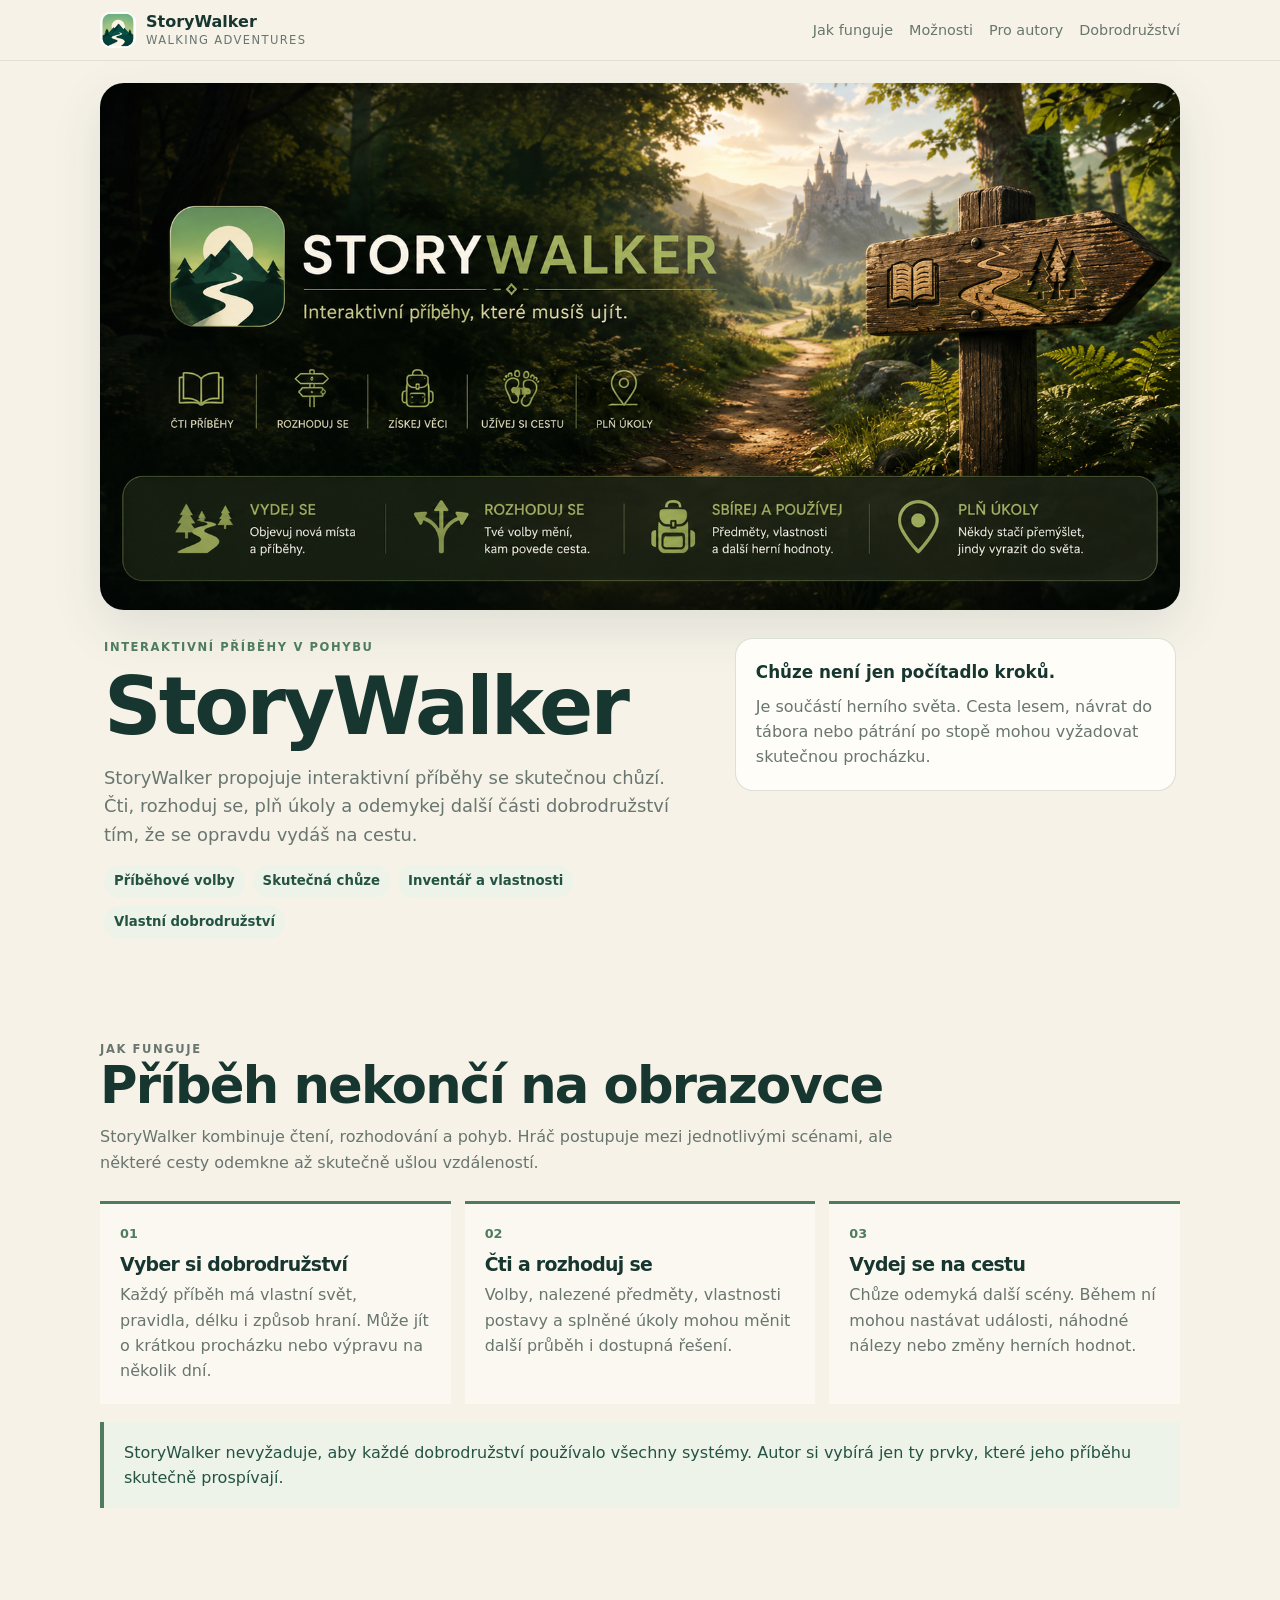
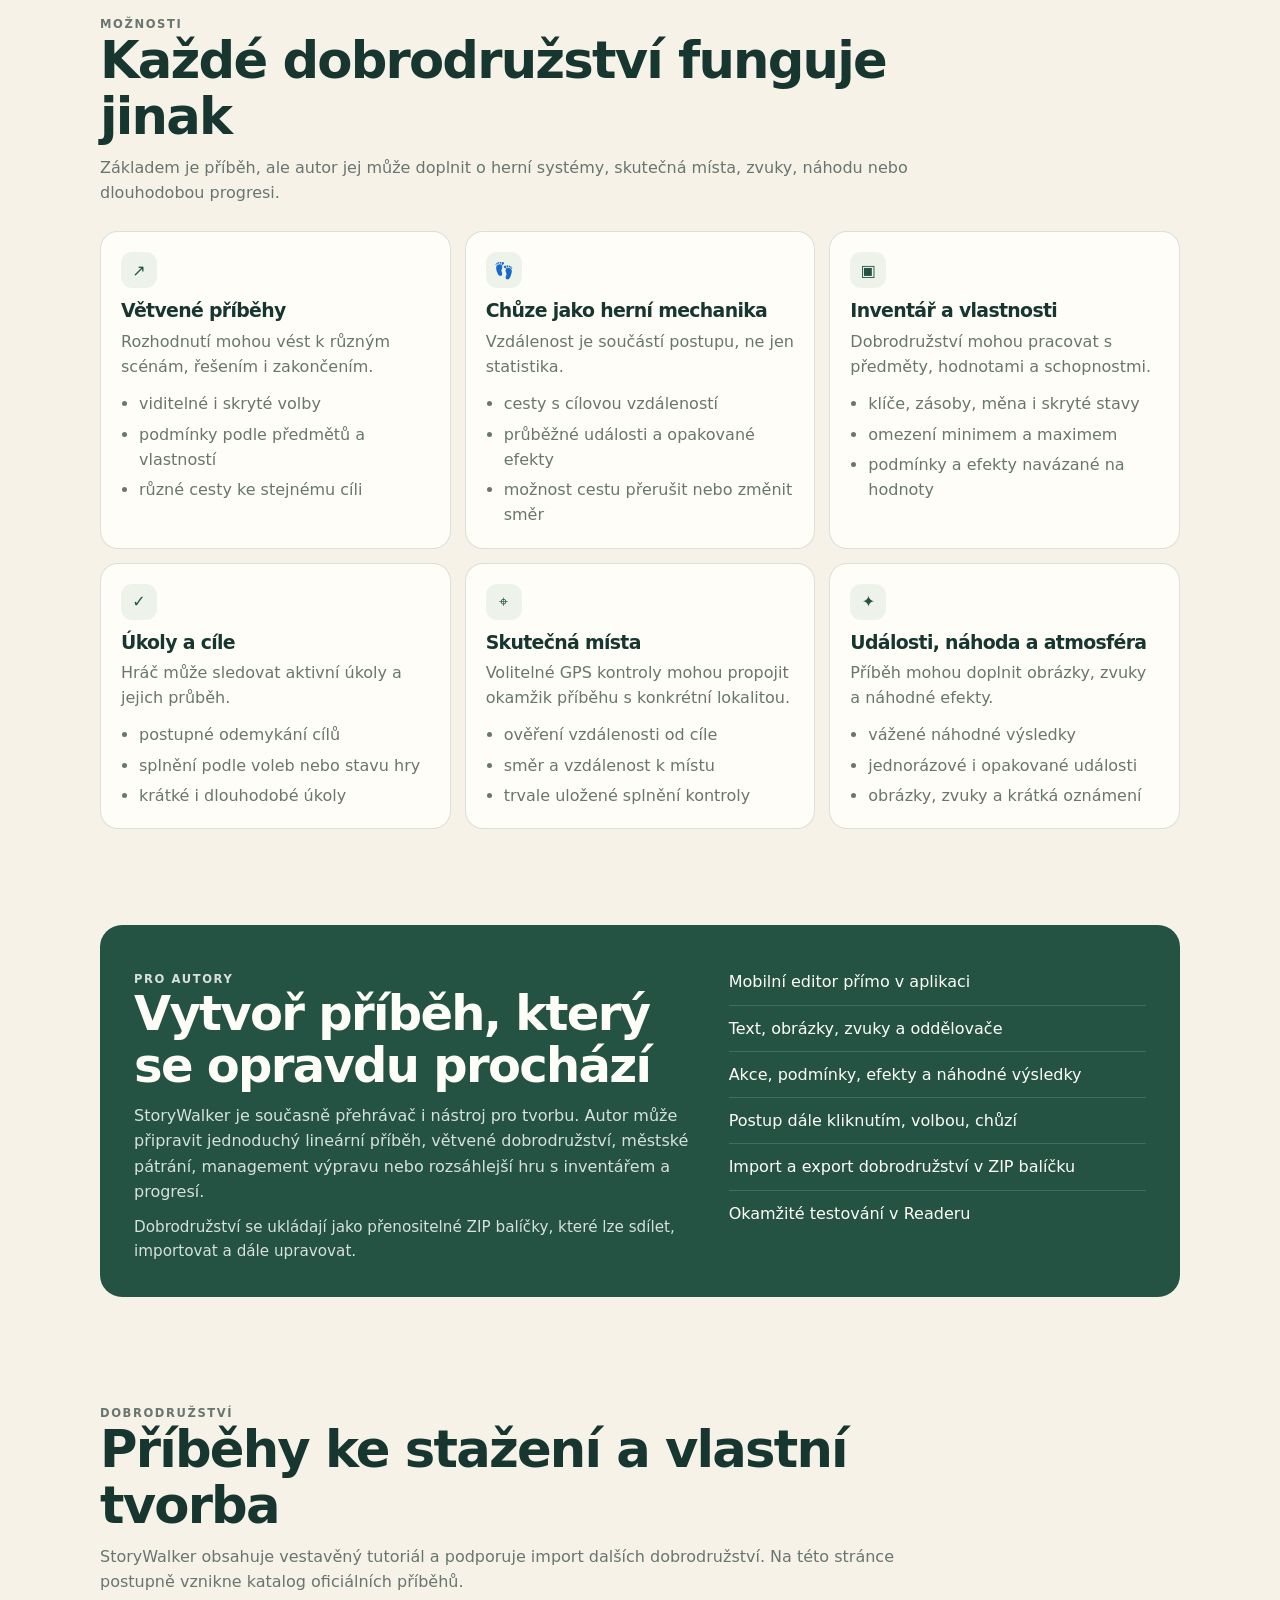
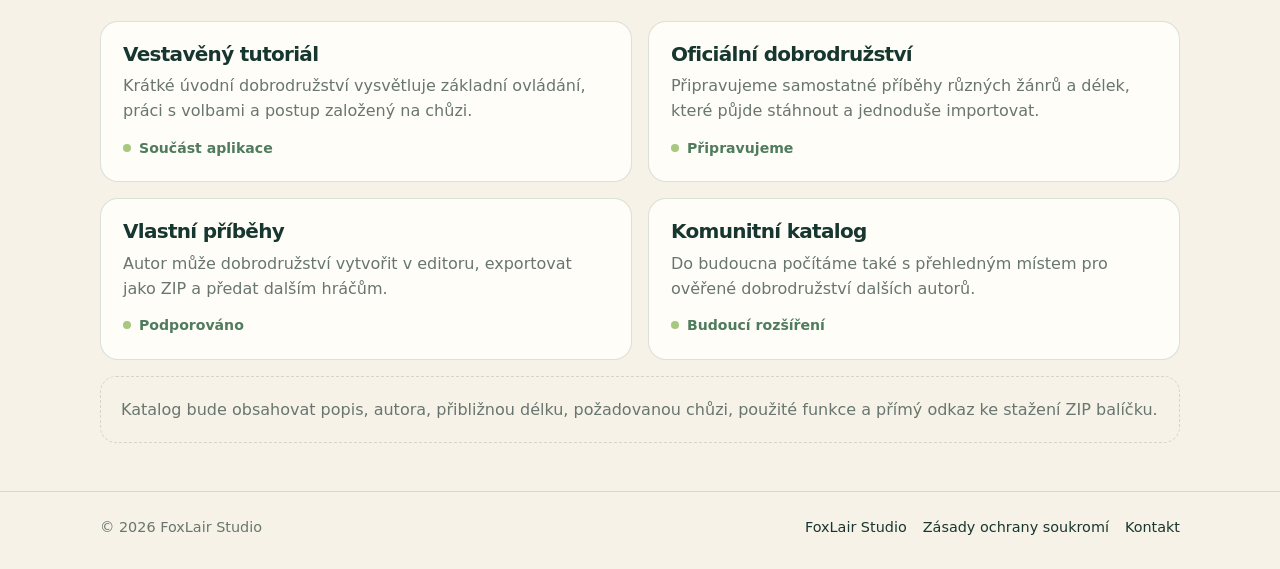
==== commit d42fbc7a: "Add files via upload" ====
--- a/index.html
+++ b/index.html
@@ -3,118 +3,634 @@
 <head>
   <meta charset="utf-8">
   <meta name="viewport" content="width=device-width, initial-scale=1">
-  <title>StoryWalker – příběhy, které musíš ujít</title>
-  <meta name="description" content="StoryWalker propojuje interaktivní příběhy se skutečnou chůzí.">
+  <title>StoryWalker – walking adventures</title>
+  <meta name="description" content="StoryWalker propojuje interaktivní příběhy se skutečnou chůzí. Čti, rozhoduj se a odemykej další části dobrodružství tím, že se vydáš na cestu.">
   <meta name="theme-color" content="#173f35">
   <style>
-    :root{
-      --bg:#f6f2e8;--surface:#fffdf8;--surface-soft:#edf3e9;--text:#17362f;
-      --muted:#68766f;--accent:#4f7b5e;--accent-strong:#245343;--border:rgba(31,74,60,.16)
-    }
-    *{box-sizing:border-box}
-    html{scroll-behavior:smooth}
-    body{margin:0;background:var(--bg);color:var(--text);font-family:Inter,ui-sans-serif,system-ui,-apple-system,BlinkMacSystemFont,"Segoe UI",sans-serif;line-height:1.52}
-    img{display:block;max-width:100%}a{color:inherit}
-    .shell{width:min(1080px,calc(100% - 28px));margin:0 auto}
-    .topbar{position:sticky;top:0;z-index:10;border-bottom:1px solid rgba(31,74,60,.1);background:rgba(246,242,232,.93);backdrop-filter:blur(12px)}
-    .topbar-inner{display:flex;align-items:center;justify-content:space-between;gap:20px;min-height:60px}
-    .brand{display:flex;align-items:center;gap:10px;text-decoration:none}.brand img{width:36px;height:36px;border-radius:10px}
-    nav{display:flex;gap:16px;color:var(--muted);font-size:.9rem}nav a{text-decoration:none}
-    .hero{padding:22px 0 40px}
-    .hero-card{position:relative;overflow:hidden;min-height:390px;border-radius:24px;background:#173f35}
-    .hero-card>img{width:100%;height:390px;object-fit:cover}
-    .hero-overlay{position:absolute;inset:0;background:linear-gradient(90deg,rgba(8,29,24,.9),rgba(8,29,24,.58) 45%,rgba(8,29,24,.05) 75%)}
-    .hero-content{position:absolute;inset:0;display:flex;align-items:center;padding:36px;color:#fffdf8}
-    .hero-copy{max-width:590px}
-    .hero-logo-row{display:flex;align-items:center;gap:14px;margin-bottom:16px}.hero-logo-row img{width:64px;border-radius:20%}
-    .eyebrow{margin:0 0 7px;color:#a7c87f;font-size:.72rem;font-weight:800;letter-spacing:.14em;text-transform:uppercase}
-    h1,h2,h3{line-height:1.08;letter-spacing:-.035em}
-    h1{margin:0;font-size:clamp(2.5rem,7vw,4.7rem)}
-    .hero-lead{margin:14px 0 0;color:rgba(255,255,255,.88);font-size:1.12rem}
-    .hero-points{display:flex;flex-wrap:wrap;gap:8px;margin-top:18px}.hero-points span{padding:6px 10px;border:1px solid rgba(255,255,255,.18);border-radius:999px;background:rgba(255,255,255,.07);font-size:.84rem}
-    section{padding:48px 0}
-    .section-head{max-width:740px;margin-bottom:24px}.section-head h2{margin:0;font-size:clamp(1.9rem,5vw,3rem)}.section-head p{margin:10px 0 0;color:var(--muted)}
-    .steps,.feature-grid{display:grid;gap:14px}
-    .steps{grid-template-columns:repeat(3,minmax(0,1fr));counter-reset:steps}
-    .step{counter-increment:steps;padding:20px;border-top:3px solid var(--accent);background:rgba(255,253,248,.55)}
-    .step::before{content:"0" counter(steps);display:block;margin-bottom:10px;color:var(--accent);font-weight:800;font-size:.8rem}
-    .step h3,.feature h3{margin:0;font-size:1.18rem}.step p,.feature p{margin:8px 0 0;color:var(--muted)}
-    .feature-grid{grid-template-columns:repeat(3,minmax(0,1fr))}
-    .feature{padding:20px;border:1px solid var(--border);border-radius:18px;background:var(--surface)}
-    .feature-icon{display:grid;place-items:center;width:36px;height:36px;margin-bottom:12px;border-radius:11px;background:var(--surface-soft)}
-    .author-box{display:grid;grid-template-columns:1.15fr .85fr;gap:28px;align-items:center;padding:34px;border-radius:22px;background:var(--accent-strong);color:#fffdf8}
-    .author-box h2{margin:0;font-size:clamp(1.9rem,5vw,3rem)}.author-box p{margin:10px 0 0;color:rgba(255,255,255,.82)}
-    .author-list{margin:0;padding:0;list-style:none}.author-list li{padding:9px 0;border-bottom:1px solid rgba(255,255,255,.14)}.author-list li:last-child{border-bottom:0}
-    .catalog{display:grid;grid-template-columns:1fr auto;gap:20px;align-items:center;padding:24px;border:1px solid var(--border);border-radius:18px;background:var(--surface)}
-    .catalog h3{margin:0;font-size:1.3rem}.catalog p{margin:7px 0 0;color:var(--muted)}
-    .soft-link{display:inline-flex;gap:8px;color:var(--accent-strong);font-weight:760;text-decoration:none;white-space:nowrap}.soft-link::after{content:"→"}
-    footer{padding:24px 0 30px;border-top:1px solid var(--border);color:var(--muted);font-size:.9rem}
-    .footer-row{display:flex;justify-content:space-between;gap:18px;flex-wrap:wrap}.footer-links{display:flex;gap:16px;flex-wrap:wrap}.footer-links a{text-decoration:none;color:var(--text)}
-    @media(max-width:820px){
-      nav{display:none}.hero-card,.hero-card>img{min-height:500px}.hero-card>img{height:500px}
-      .hero-overlay{background:linear-gradient(0deg,rgba(8,29,24,.93),rgba(8,29,24,.55) 62%,rgba(8,29,24,.12))}
-      .hero-content{align-items:flex-end}
-      .steps,.feature-grid{grid-template-columns:1fr 1fr}
-      .author-box{grid-template-columns:1fr}
-    }
-    @media(max-width:560px){
-      .shell{width:min(100% - 20px,1080px)}.topbar-inner{min-height:56px}.hero{padding-top:12px}
-      .hero-card,.hero-card>img{min-height:520px;border-radius:18px}.hero-card>img{height:520px}
-      .hero-content{padding:20px}.hero-logo-row img{width:54px}
-      section{padding:36px 0}.steps,.feature-grid{grid-template-columns:1fr}
-      .feature,.step{padding:17px}.author-box{padding:24px}.catalog{grid-template-columns:1fr;padding:20px}
+    :root {
+      --bg:#f6f2e8;
+      --surface:#fffdf8;
+      --surface-soft:#edf3e9;
+      --text:#17362f;
+      --muted:#68766f;
+      --accent:#4f7b5e;
+      --accent-strong:#245343;
+      --accent-light:#a7c87f;
+      --border:rgba(31,74,60,.16);
+      --shadow:0 18px 52px rgba(20,58,47,.10);
+    }
+
+    * { box-sizing:border-box; }
+
+    html { scroll-behavior:smooth; }
+
+    body {
+      margin:0;
+      background:var(--bg);
+      color:var(--text);
+      font-family:Inter,ui-sans-serif,system-ui,-apple-system,BlinkMacSystemFont,"Segoe UI",sans-serif;
+      line-height:1.58;
+    }
+
+    img { display:block; max-width:100%; }
+    a { color:inherit; }
+
+    .shell {
+      width:min(1080px,calc(100% - 28px));
+      margin:0 auto;
+    }
+
+    .topbar {
+      position:sticky;
+      top:0;
+      z-index:10;
+      border-bottom:1px solid rgba(31,74,60,.10);
+      background:rgba(246,242,232,.94);
+      backdrop-filter:blur(12px);
+    }
+
+    .topbar-inner {
+      display:flex;
+      align-items:center;
+      justify-content:space-between;
+      gap:20px;
+      min-height:60px;
+    }
+
+    .brand {
+      display:flex;
+      align-items:center;
+      gap:10px;
+    }
+
+    .brand img {
+      width:36px;
+      height:36px;
+      border-radius:10px;
+    }
+
+    .brand-copy {
+      display:flex;
+      flex-direction:column;
+      line-height:1.05;
+    }
+
+    .brand-copy strong {
+      font-size:1rem;
+    }
+
+    .brand-copy span {
+      margin-top:4px;
+      color:var(--muted);
+      font-size:.72rem;
+      letter-spacing:.12em;
+      text-transform:uppercase;
+    }
+
+    nav {
+      display:flex;
+      gap:16px;
+      color:var(--muted);
+      font-size:.9rem;
+    }
+
+    nav a {
+      text-decoration:none;
+    }
+
+    nav a:hover {
+      color:var(--text);
+    }
+
+    .hero {
+      padding:22px 0 42px;
+    }
+
+    .hero-image {
+      overflow:hidden;
+      border-radius:24px;
+      box-shadow:var(--shadow);
+    }
+
+    .hero-image img {
+      width:100%;
+      aspect-ratio:1024 / 500;
+      object-fit:cover;
+    }
+
+    .hero-intro {
+      display:grid;
+      grid-template-columns:minmax(0,1.15fr) minmax(280px,.85fr);
+      gap:34px;
+      align-items:start;
+      padding:28px 4px 0;
+    }
+
+    .eyebrow {
+      margin:0 0 7px;
+      color:var(--accent);
+      font-size:.72rem;
+      font-weight:800;
+      letter-spacing:.14em;
+      text-transform:uppercase;
+    }
+
+    h1,h2,h3 {
+      line-height:1.08;
+      letter-spacing:-.035em;
+    }
+
+    h1 {
+      margin:0;
+      font-size:clamp(2.8rem,7vw,5rem);
+    }
+
+    .hero-lead {
+      margin:14px 0 0;
+      max-width:720px;
+      color:var(--muted);
+      font-size:1.12rem;
+    }
+
+    .hero-summary {
+      padding:20px;
+      border:1px solid var(--border);
+      border-radius:18px;
+      background:var(--surface);
+    }
+
+    .hero-summary strong {
+      display:block;
+      margin-bottom:8px;
+      font-size:1.05rem;
+    }
+
+    .hero-summary p {
+      margin:0;
+      color:var(--muted);
+    }
+
+    .hero-tags {
+      display:flex;
+      flex-wrap:wrap;
+      gap:8px;
+      margin-top:16px;
+    }
+
+    .hero-tags span {
+      padding:6px 10px;
+      border-radius:999px;
+      background:var(--surface-soft);
+      color:var(--accent-strong);
+      font-size:.83rem;
+      font-weight:650;
+    }
+
+    section {
+      padding:48px 0;
+    }
+
+    .section-head {
+      max-width:820px;
+      margin-bottom:26px;
+    }
+
+    .section-head h2 {
+      margin:0;
+      font-size:clamp(2rem,5vw,3.2rem);
+    }
+
+    .section-head p {
+      margin:11px 0 0;
+      color:var(--muted);
+    }
+
+    .steps {
+      display:grid;
+      grid-template-columns:repeat(3,minmax(0,1fr));
+      gap:14px;
+      counter-reset:steps;
+    }
+
+    .step {
+      counter-increment:steps;
+      padding:20px;
+      border-top:3px solid var(--accent);
+      background:rgba(255,253,248,.58);
+    }
+
+    .step::before {
+      content:"0" counter(steps);
+      display:block;
+      margin-bottom:10px;
+      color:var(--accent);
+      font-size:.8rem;
+      font-weight:800;
+    }
+
+    .step h3,
+    .feature h3 {
+      margin:0;
+      font-size:1.18rem;
+    }
+
+    .step p,
+    .feature p {
+      margin:8px 0 0;
+      color:var(--muted);
+    }
+
+    .detail-note {
+      margin-top:18px;
+      padding:18px 20px;
+      border-left:4px solid var(--accent);
+      background:var(--surface-soft);
+      color:var(--accent-strong);
+    }
+
+    .feature-grid {
+      display:grid;
+      grid-template-columns:repeat(3,minmax(0,1fr));
+      gap:14px;
+    }
+
+    .feature {
+      padding:20px;
+      border:1px solid var(--border);
+      border-radius:18px;
+      background:var(--surface);
+    }
+
+    .feature-icon {
+      display:grid;
+      place-items:center;
+      width:36px;
+      height:36px;
+      margin-bottom:12px;
+      border-radius:11px;
+      background:var(--surface-soft);
+      color:var(--accent-strong);
+    }
+
+    .feature ul {
+      margin:12px 0 0;
+      padding-left:18px;
+      color:var(--muted);
+    }
+
+    .feature li + li {
+      margin-top:5px;
+    }
+
+    .author-box {
+      display:grid;
+      grid-template-columns:minmax(0,1.15fr) minmax(280px,.85fr);
+      gap:30px;
+      align-items:start;
+      padding:34px;
+      border-radius:22px;
+      background:var(--accent-strong);
+      color:#fffdf8;
+    }
+
+    .author-box h2 {
+      margin:0;
+      font-size:clamp(2rem,5vw,3rem);
+    }
+
+    .author-box p {
+      margin:11px 0 0;
+      color:rgba(255,255,255,.82);
+    }
+
+    .author-list {
+      margin:0;
+      padding:0;
+      list-style:none;
+    }
+
+    .author-list li {
+      padding:10px 0;
+      border-bottom:1px solid rgba(255,255,255,.14);
+    }
+
+    .author-list li:last-child {
+      border-bottom:0;
+    }
+
+    .author-extra {
+      margin-top:18px;
+      color:rgba(255,255,255,.76);
+      font-size:.95rem;
+    }
+
+    .adventure-grid {
+      display:grid;
+      grid-template-columns:repeat(2,minmax(0,1fr));
+      gap:16px;
+    }
+
+    .adventure-card {
+      padding:22px;
+      border:1px solid var(--border);
+      border-radius:18px;
+      background:var(--surface);
+    }
+
+    .adventure-card h3 {
+      margin:0;
+      font-size:1.25rem;
+    }
+
+    .adventure-card p {
+      margin:8px 0 0;
+      color:var(--muted);
+    }
+
+    .status {
+      display:inline-flex;
+      align-items:center;
+      gap:8px;
+      margin-top:13px;
+      color:var(--accent);
+      font-size:.88rem;
+      font-weight:700;
+    }
+
+    .status::before {
+      content:"";
+      width:8px;
+      height:8px;
+      border-radius:50%;
+      background:var(--accent-light);
+    }
+
+    .catalog-note {
+      margin-top:16px;
+      padding:20px;
+      border:1px dashed var(--border);
+      border-radius:16px;
+      color:var(--muted);
+    }
+
+    footer {
+      padding:24px 0 30px;
+      border-top:1px solid var(--border);
+      color:var(--muted);
+      font-size:.9rem;
+    }
+
+    .footer-row {
+      display:flex;
+      justify-content:space-between;
+      gap:18px;
+      flex-wrap:wrap;
+    }
+
+    .footer-links {
+      display:flex;
+      gap:16px;
+      flex-wrap:wrap;
+    }
+
+    .footer-links a {
+      color:var(--text);
+      text-decoration:none;
+    }
+
+    @media (max-width:820px) {
+      nav { display:none; }
+
+      .hero-intro,
+      .author-box {
+        grid-template-columns:1fr;
+      }
+
+      .steps,
+      .feature-grid {
+        grid-template-columns:1fr 1fr;
+      }
+    }
+
+    @media (max-width:560px) {
+      .shell {
+        width:min(100% - 20px,1080px);
+      }
+
+      .topbar-inner {
+        min-height:56px;
+      }
+
+      .hero {
+        padding-top:18px;
+      }
+
+      .hero-image {
+        display:none;
+      }
+
+      .hero-intro {
+        padding-top:0;
+      }
+
+      section {
+        padding:36px 0;
+      }
+
+      .steps,
+      .feature-grid,
+      .adventure-grid {
+        grid-template-columns:1fr;
+      }
+
+      .feature,
+      .step,
+      .adventure-card {
+        padding:17px;
+      }
+
+      .author-box {
+        padding:24px;
+      }
     }
   </style>
 </head>
 <body>
   <header class="topbar">
     <div class="shell topbar-inner">
-      <a class="brand" href="/"><img src="assets/storywalker-icon.png" alt=""><strong>StoryWalker</strong></a>
-      <nav><a href="#jak-funguje">Jak funguje</a><a href="#moznosti">Možnosti</a><a href="#autori">Pro autory</a><a href="#dobrodruzstvi">Dobrodružství</a></nav>
+      <div class="brand" aria-label="StoryWalker">
+        <img src="assets/storywalker-icon.png" alt="Ikona StoryWalkeru">
+        <div class="brand-copy">
+          <strong>StoryWalker</strong>
+          <span>Walking adventures</span>
+        </div>
+      </div>
+
+      <nav aria-label="Hlavní navigace">
+        <a href="#jak-funguje">Jak funguje</a>
+        <a href="#moznosti">Možnosti</a>
+        <a href="#autori">Pro autory</a>
+        <a href="#dobrodruzstvi">Dobrodružství</a>
+      </nav>
     </div>
   </header>
 
   <main>
     <section class="hero">
       <div class="shell">
-        <div class="hero-card">
+        <div class="hero-image">
           <img src="assets/storywalker-hero.png" alt="Lesní cesta vedoucí krajinou k hradu">
-          <div class="hero-overlay"></div>
-          <div class="hero-content">
-            <div class="hero-copy">
-              <div class="hero-logo-row">
-                <img src="assets/storywalker-icon.png" alt="Ikona StoryWalkeru">
-                <div><p class="eyebrow">Interaktivní příběhy v pohybu</p><h1>StoryWalker</h1></div>
-              </div>
-              <p class="hero-lead">Čti, rozhoduj se a odemykej další části příběhu skutečnou chůzí.</p>
-              <div class="hero-points"><span>Příběhové volby</span><span>Skutečná chůze</span><span>Inventář a vlastnosti</span><span>Vlastní dobrodružství</span></div>
+        </div>
+
+        <div class="hero-intro">
+          <div>
+            <p class="eyebrow">Interaktivní příběhy v pohybu</p>
+            <h1>StoryWalker</h1>
+            <p class="hero-lead">
+              StoryWalker propojuje interaktivní příběhy se skutečnou chůzí.
+              Čti, rozhoduj se, plň úkoly a odemykej další části dobrodružství tím,
+              že se opravdu vydáš na cestu.
+            </p>
+            <div class="hero-tags">
+              <span>Příběhové volby</span>
+              <span>Skutečná chůze</span>
+              <span>Inventář a vlastnosti</span>
+              <span>Vlastní dobrodružství</span>
             </div>
           </div>
+
+          <aside class="hero-summary">
+            <strong>Chůze není jen počítadlo kroků.</strong>
+            <p>
+              Je součástí herního světa. Cesta lesem, návrat do tábora nebo pátrání
+              po stopě mohou vyžadovat skutečnou procházku.
+            </p>
+          </aside>
         </div>
       </div>
     </section>
 
     <section id="jak-funguje">
       <div class="shell">
-        <div class="section-head"><p class="eyebrow">Jak funguje</p><h2>Příběh nekončí na obrazovce</h2><p>Některé volby provedeš klepnutím. Jiné cesty musíš opravdu ujít.</p></div>
+        <div class="section-head">
+          <p class="eyebrow">Jak funguje</p>
+          <h2>Příběh nekončí na obrazovce</h2>
+          <p>
+            StoryWalker kombinuje čtení, rozhodování a pohyb. Hráč postupuje mezi
+            jednotlivými scénami, ale některé cesty odemkne až skutečně ušlou vzdáleností.
+          </p>
+        </div>
+
         <div class="steps">
-          <article class="step"><h3>Vyber si dobrodružství</h3><p>Otevři příběh a zjisti, kam tě cesta zavede.</p></article>
-          <article class="step"><h3>Rozhoduj se</h3><p>Volby, předměty a úkoly mohou měnit další průběh.</p></article>
-          <article class="step"><h3>Vydej se na cestu</h3><p>Chůze je součástí příběhu a odemyká další scény.</p></article>
+          <article class="step">
+            <h3>Vyber si dobrodružství</h3>
+            <p>
+              Každý příběh má vlastní svět, pravidla, délku i způsob hraní.
+              Může jít o krátkou procházku nebo výpravu na několik dní.
+            </p>
+          </article>
+
+          <article class="step">
+            <h3>Čti a rozhoduj se</h3>
+            <p>
+              Volby, nalezené předměty, vlastnosti postavy a splněné úkoly mohou
+              měnit další průběh i dostupná řešení.
+            </p>
+          </article>
+
+          <article class="step">
+            <h3>Vydej se na cestu</h3>
+            <p>
+              Chůze odemyká další scény. Během ní mohou nastávat události,
+              náhodné nálezy nebo změny herních hodnot.
+            </p>
+          </article>
+        </div>
+
+        <div class="detail-note">
+          StoryWalker nevyžaduje, aby každé dobrodružství používalo všechny systémy.
+          Autor si vybírá jen ty prvky, které jeho příběhu skutečně prospívají.
         </div>
       </div>
     </section>
 
     <section id="moznosti">
       <div class="shell">
-        <div class="section-head"><p class="eyebrow">Možnosti</p><h2>Každé dobrodružství funguje jinak</h2></div>
+        <div class="section-head">
+          <p class="eyebrow">Možnosti</p>
+          <h2>Každé dobrodružství funguje jinak</h2>
+          <p>
+            Základem je příběh, ale autor jej může doplnit o herní systémy,
+            skutečná místa, zvuky, náhodu nebo dlouhodobou progresi.
+          </p>
+        </div>
+
         <div class="feature-grid">
-          <article class="feature"><div class="feature-icon">↗</div><h3>Větvené příběhy</h3><p>Rozhodnutí vedou k různým scénám a zakončením.</p></article>
-          <article class="feature"><div class="feature-icon">👣</div><h3>Chůze</h3><p>Cesty mají skutečnou vzdálenost a vlastní události.</p></article>
-          <article class="feature"><div class="feature-icon">▣</div><h3>Herní systémy</h3><p>Předměty, vlastnosti, hodnoty a úkoly.</p></article>
-          <article class="feature"><div class="feature-icon">⌖</div><h3>Skutečná místa</h3><p>Volitelné GPS kontroly mohou příběh spojit s místem.</p></article>
-          <article class="feature"><div class="feature-icon">✦</div><h3>Události a náhoda</h3><p>Nálezy, zprávy, zvuky a další efekty.</p></article>
-          <article class="feature"><div class="feature-icon">✎</div><h3>Vlastní obsah</h3><p>Import dobrodružství a editor přímo v aplikaci.</p></article>
+          <article class="feature">
+            <div class="feature-icon" aria-hidden="true">↗</div>
+            <h3>Větvené příběhy</h3>
+            <p>Rozhodnutí mohou vést k různým scénám, řešením i zakončením.</p>
+            <ul>
+              <li>viditelné i skryté volby</li>
+              <li>podmínky podle předmětů a vlastností</li>
+              <li>různé cesty ke stejnému cíli</li>
+            </ul>
+          </article>
+
+          <article class="feature">
+            <div class="feature-icon" aria-hidden="true">👣</div>
+            <h3>Chůze jako herní mechanika</h3>
+            <p>Vzdálenost je součástí postupu, ne jen statistika.</p>
+            <ul>
+              <li>cesty s cílovou vzdáleností</li>
+              <li>průběžné události a opakované efekty</li>
+              <li>možnost cestu přerušit nebo změnit směr</li>
+            </ul>
+          </article>
+
+          <article class="feature">
+            <div class="feature-icon" aria-hidden="true">▣</div>
+            <h3>Inventář a vlastnosti</h3>
+            <p>Dobrodružství mohou pracovat s předměty, hodnotami a schopnostmi.</p>
+            <ul>
+              <li>klíče, zásoby, měna i skryté stavy</li>
+              <li>omezení minimem a maximem</li>
+              <li>podmínky a efekty navázané na hodnoty</li>
+            </ul>
+          </article>
+
+          <article class="feature">
+            <div class="feature-icon" aria-hidden="true">✓</div>
+            <h3>Úkoly a cíle</h3>
+            <p>Hráč může sledovat aktivní úkoly a jejich průběh.</p>
+            <ul>
+              <li>postupné odemykání cílů</li>
+              <li>splnění podle voleb nebo stavu hry</li>
+              <li>krátké i dlouhodobé úkoly</li>
+            </ul>
+          </article>
+
+          <article class="feature">
+            <div class="feature-icon" aria-hidden="true">⌖</div>
+            <h3>Skutečná místa</h3>
+            <p>Volitelné GPS kontroly mohou propojit okamžik příběhu s konkrétní lokalitou.</p>
+            <ul>
+              <li>ověření vzdálenosti od cíle</li>
+              <li>směr a vzdálenost k místu</li>
+              <li>trvale uložené splnění kontroly</li>
+            </ul>
+          </article>
+
+          <article class="feature">
+            <div class="feature-icon" aria-hidden="true">✦</div>
+            <h3>Události, náhoda a atmosféra</h3>
+            <p>Příběh mohou doplnit obrázky, zvuky a náhodné efekty.</p>
+            <ul>
+              <li>vážené náhodné výsledky</li>
+              <li>jednorázové i opakované události</li>
+              <li>obrázky, zvuky a krátká oznámení</li>
+            </ul>
+          </article>
         </div>
       </div>
     </section>
@@ -122,17 +638,84 @@
     <section id="autori">
       <div class="shell">
         <div class="author-box">
-          <div><p class="eyebrow">Pro autory</p><h2>Vytvoř příběh, který se opravdu prochází.</h2><p>Krátká procházka, městské pátrání, fantasy výprava nebo dobrodružství na několik dní.</p></div>
-          <ul class="author-list"><li>Mobilní editor v aplikaci</li><li>Import a export ZIP balíčků</li><li>Obrázky, zvuky, podmínky a efekty</li><li>Testování přímo v Readeru</li></ul>
+          <div>
+            <p class="eyebrow">Pro autory</p>
+            <h2>Vytvoř příběh, který se opravdu prochází</h2>
+            <p>
+              StoryWalker je současně přehrávač i nástroj pro tvorbu. Autor může připravit
+              jednoduchý lineární příběh, větvené dobrodružství, městské pátrání,
+              management výpravu nebo rozsáhlejší hru s inventářem a progresí.
+            </p>
+            <p class="author-extra">
+              Dobrodružství se ukládají jako přenositelné ZIP balíčky, které lze sdílet,
+              importovat a dále upravovat.
+            </p>
+          </div>
+
+          <ul class="author-list">
+            <li>Mobilní editor přímo v aplikaci</li>
+            <li>Text, obrázky, zvuky a oddělovače</li>
+            <li>Akce, podmínky, efekty a náhodné výsledky</li>
+            <li>Postup dále kliknutím, volbou, chůzí</li>
+            <li>Import a export dobrodružství v ZIP balíčku</li>
+            <li>Okamžité testování v Readeru</li>
+          </ul>
         </div>
       </div>
     </section>
 
     <section id="dobrodruzstvi">
       <div class="shell">
-        <div class="catalog">
-          <div><p class="eyebrow">Dobrodružství</p><h3>Katalog připravujeme</h3><p>Oficiální dobrodružství půjde stáhnout a jednoduše importovat do aplikace.</p></div>
-          <a class="soft-link" href="mailto:foxlair.apps@gmail.com">Kontaktovat Foxlair Studio</a>
+        <div class="section-head">
+          <p class="eyebrow">Dobrodružství</p>
+          <h2>Příběhy ke stažení a vlastní tvorba</h2>
+          <p>
+            StoryWalker obsahuje vestavěný tutoriál a podporuje import dalších dobrodružství.
+            Na této stránce postupně vznikne katalog oficiálních příběhů.
+          </p>
+        </div>
+
+        <div class="adventure-grid">
+          <article class="adventure-card">
+            <h3>Vestavěný tutoriál</h3>
+            <p>
+              Krátké úvodní dobrodružství vysvětluje základní ovládání,
+              práci s volbami a postup založený na chůzi.
+            </p>
+            <span class="status">Součást aplikace</span>
+          </article>
+
+          <article class="adventure-card">
+            <h3>Oficiální dobrodružství</h3>
+            <p>
+              Připravujeme samostatné příběhy různých žánrů a délek,
+              které půjde stáhnout a jednoduše importovat.
+            </p>
+            <span class="status">Připravujeme</span>
+          </article>
+
+          <article class="adventure-card">
+            <h3>Vlastní příběhy</h3>
+            <p>
+              Autor může dobrodružství vytvořit v editoru, exportovat jako ZIP
+              a předat dalším hráčům.
+            </p>
+            <span class="status">Podporováno</span>
+          </article>
+
+          <article class="adventure-card">
+            <h3>Komunitní katalog</h3>
+            <p>
+              Do budoucna počítáme také s přehledným místem pro ověřené
+              dobrodružství dalších autorů.
+            </p>
+            <span class="status">Budoucí rozšíření</span>
+          </article>
+        </div>
+
+        <div class="catalog-note">
+          Katalog bude obsahovat popis, autora, přibližnou délku, požadovanou chůzi,
+          použité funkce a přímý odkaz ke stažení ZIP balíčku.
         </div>
       </div>
     </section>
@@ -140,8 +723,12 @@
 
   <footer>
     <div class="shell footer-row">
-      <div>© 2026 Foxlair Studio</div>
-      <div class="footer-links"><a href="https://foxlairstudio.com/">Foxlair Studio</a><a href="privacy.html">Zásady ochrany soukromí</a><a href="mailto:foxlair.apps@gmail.com">Kontakt</a></div>
+      <div>© 2026 FoxLair Studio</div>
+      <div class="footer-links">
+        <a href="https://foxlairstudio.com/">FoxLair Studio</a>
+        <a href="privacy.html">Zásady ochrany soukromí</a>
+        <a href="mailto:foxlair.apps@gmail.com">Kontakt</a>
+      </div>
     </div>
   </footer>
 </body>
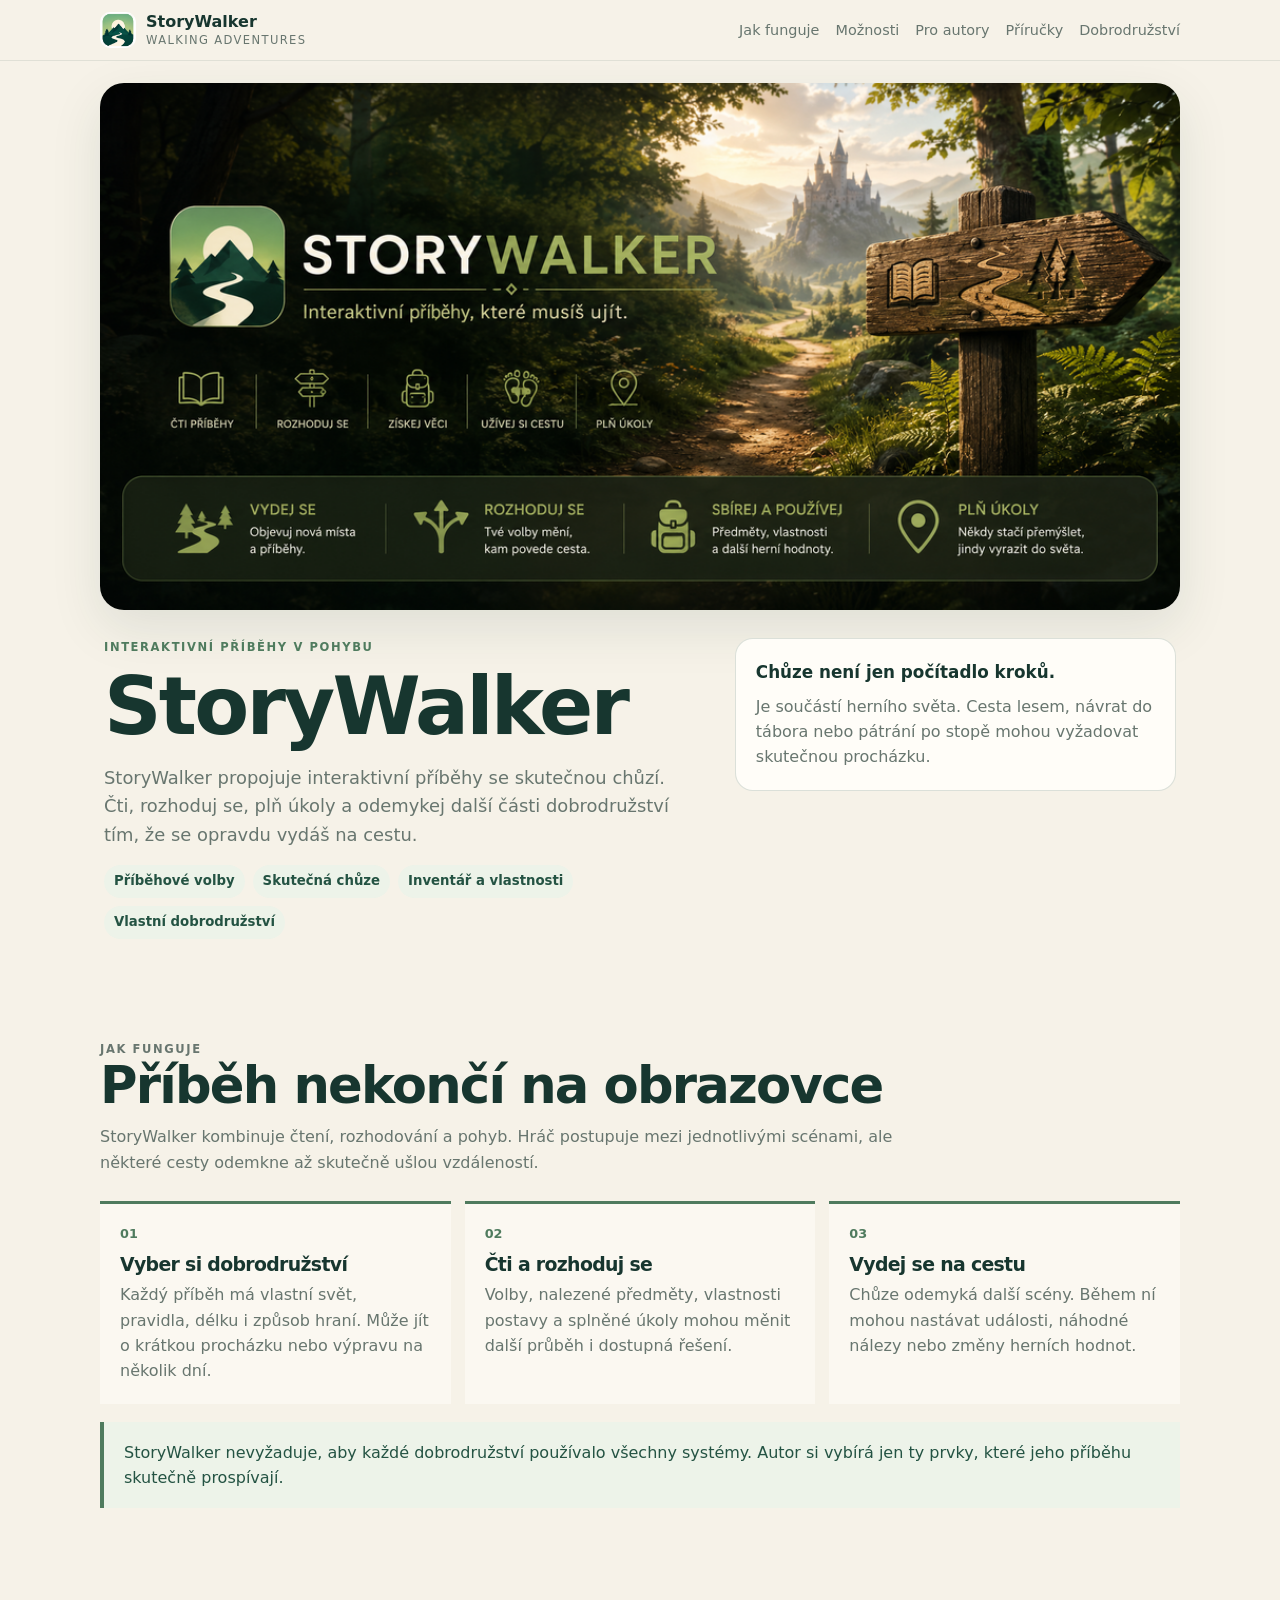
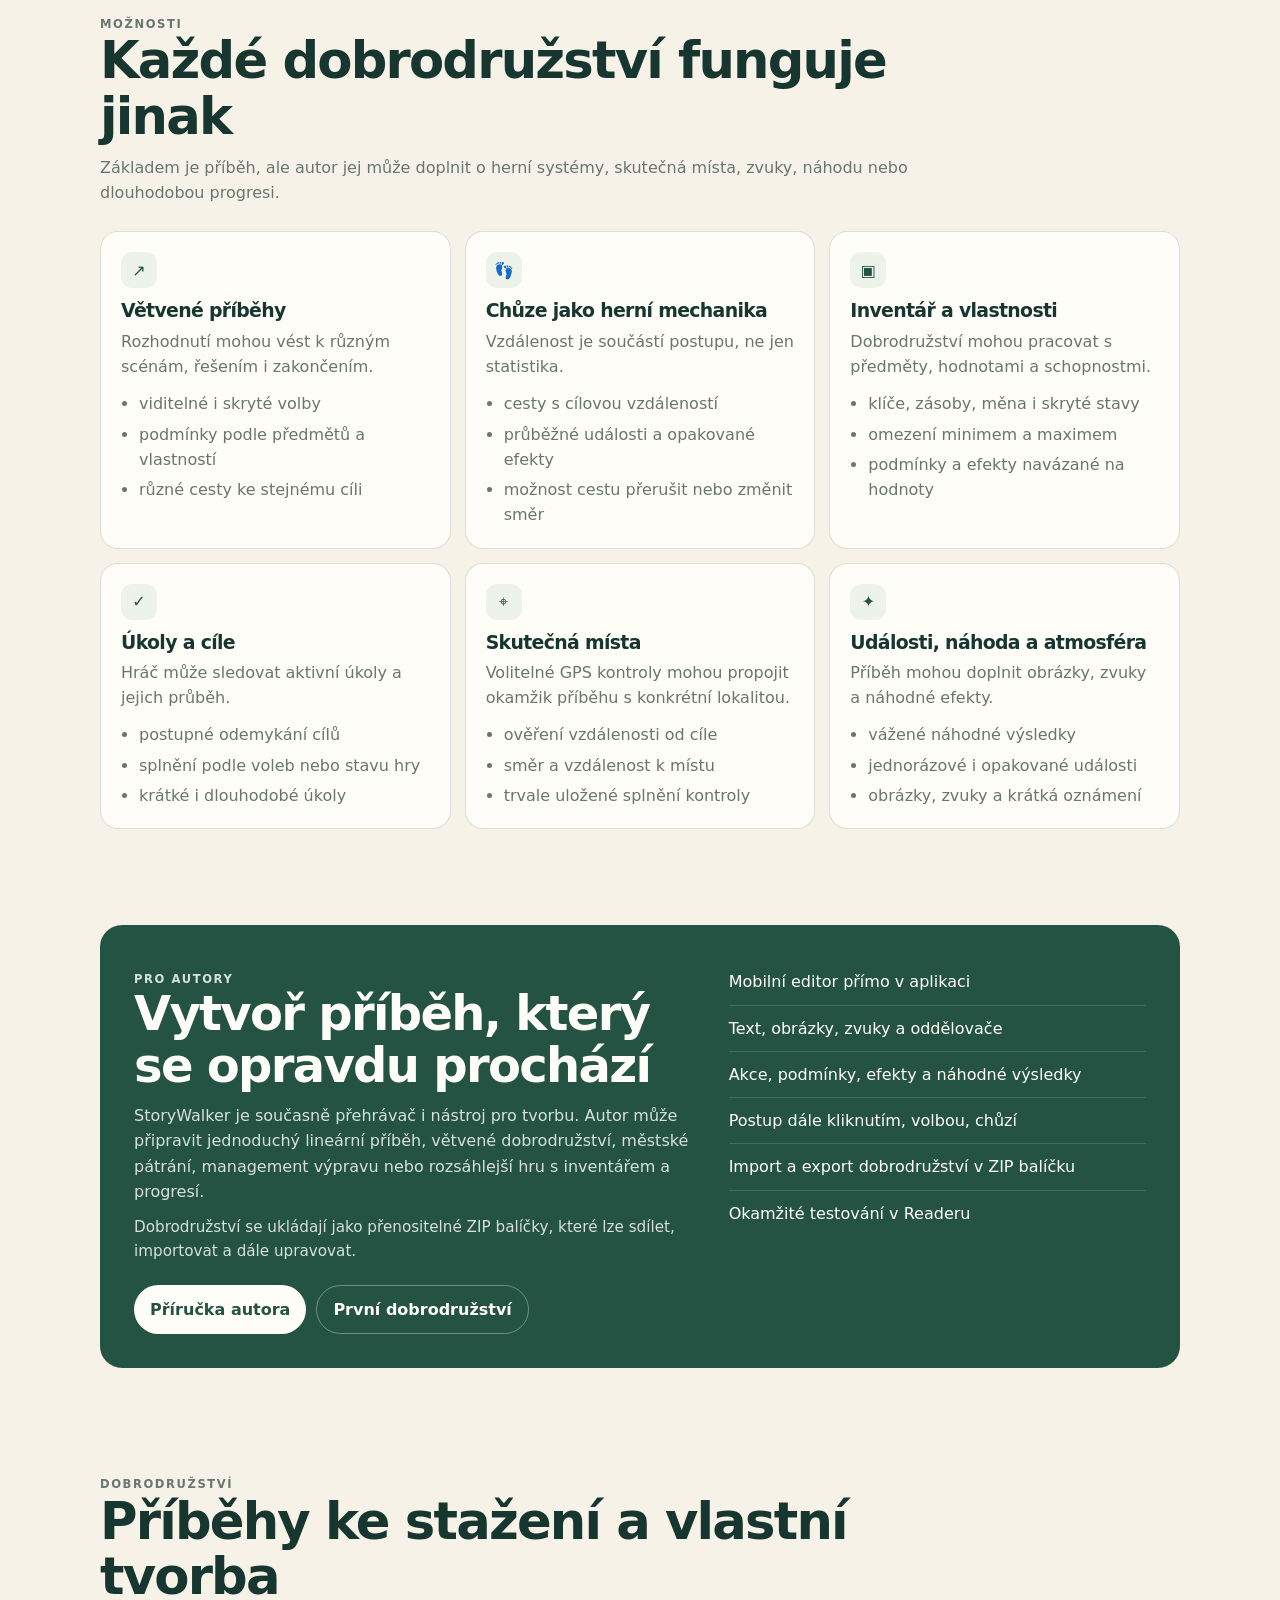
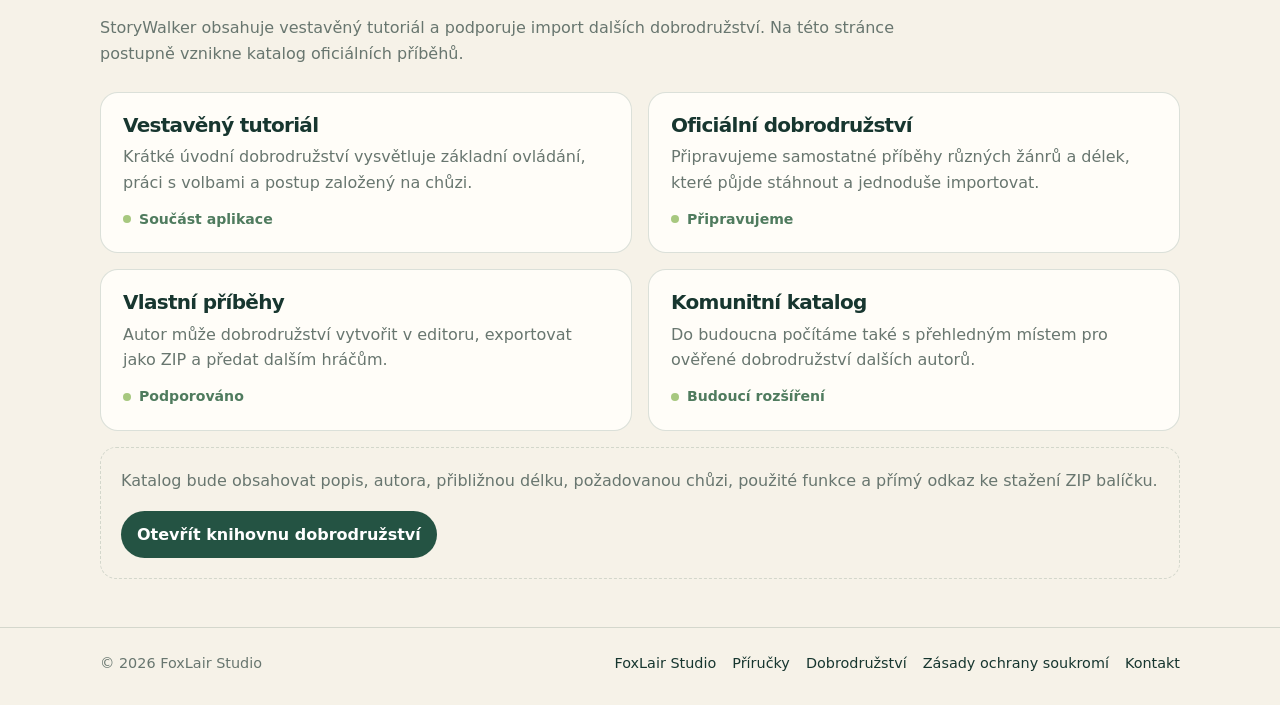
==== commit 7f4dceb3: "Příručky pro hráče a autory" ====
--- a/index.html
+++ b/index.html
@@ -102,6 +102,11 @@
       color:var(--text);
     }
 
+    .button-row { display:flex; flex-wrap:wrap; gap:10px; margin-top:22px; }
+    .button { display:inline-flex; align-items:center; justify-content:center; padding:11px 16px; border-radius:999px; background:#fffdf8; color:var(--accent-strong); text-decoration:none; font-weight:750; }
+    .button.secondary { background:transparent; color:#fffdf8; border:1px solid rgba(255,255,255,.35); }
+    .catalog-button { display:inline-flex; margin-top:18px; padding:11px 16px; border-radius:999px; background:var(--accent-strong); color:white; text-decoration:none; font-weight:750; }
+
     .hero {
       padding:22px 0 42px;
     }
@@ -470,7 +475,8 @@
         <a href="#jak-funguje">Jak funguje</a>
         <a href="#moznosti">Možnosti</a>
         <a href="#autori">Pro autory</a>
-        <a href="#dobrodruzstvi">Dobrodružství</a>
+        <a href="manual/index.html">Příručky</a>
+        <a href="adventures/index.html">Dobrodružství</a>
       </nav>
     </div>
   </header>
@@ -650,6 +656,7 @@
               Dobrodružství se ukládají jako přenositelné ZIP balíčky, které lze sdílet,
               importovat a dále upravovat.
             </p>
+            <div class="button-row"><a class="button" href="manual/author/index.html">Příručka autora</a><a class="button secondary" href="manual/author/first-adventure.html">První dobrodružství</a></div>
           </div>
 
           <ul class="author-list">
@@ -715,7 +722,8 @@
 
         <div class="catalog-note">
           Katalog bude obsahovat popis, autora, přibližnou délku, požadovanou chůzi,
-          použité funkce a přímý odkaz ke stažení ZIP balíčku.
+          použité funkce a přímý odkaz ke stažení ZIP balíčku.<br>
+          <a class="catalog-button" href="adventures/index.html">Otevřít knihovnu dobrodružství</a>
         </div>
       </div>
     </section>
@@ -726,6 +734,8 @@
       <div>© 2026 FoxLair Studio</div>
       <div class="footer-links">
         <a href="https://foxlairstudio.com/">FoxLair Studio</a>
+        <a href="manual/index.html">Příručky</a>
+        <a href="adventures/index.html">Dobrodružství</a>
         <a href="privacy.html">Zásady ochrany soukromí</a>
         <a href="mailto:foxlair.apps@gmail.com">Kontakt</a>
       </div>
